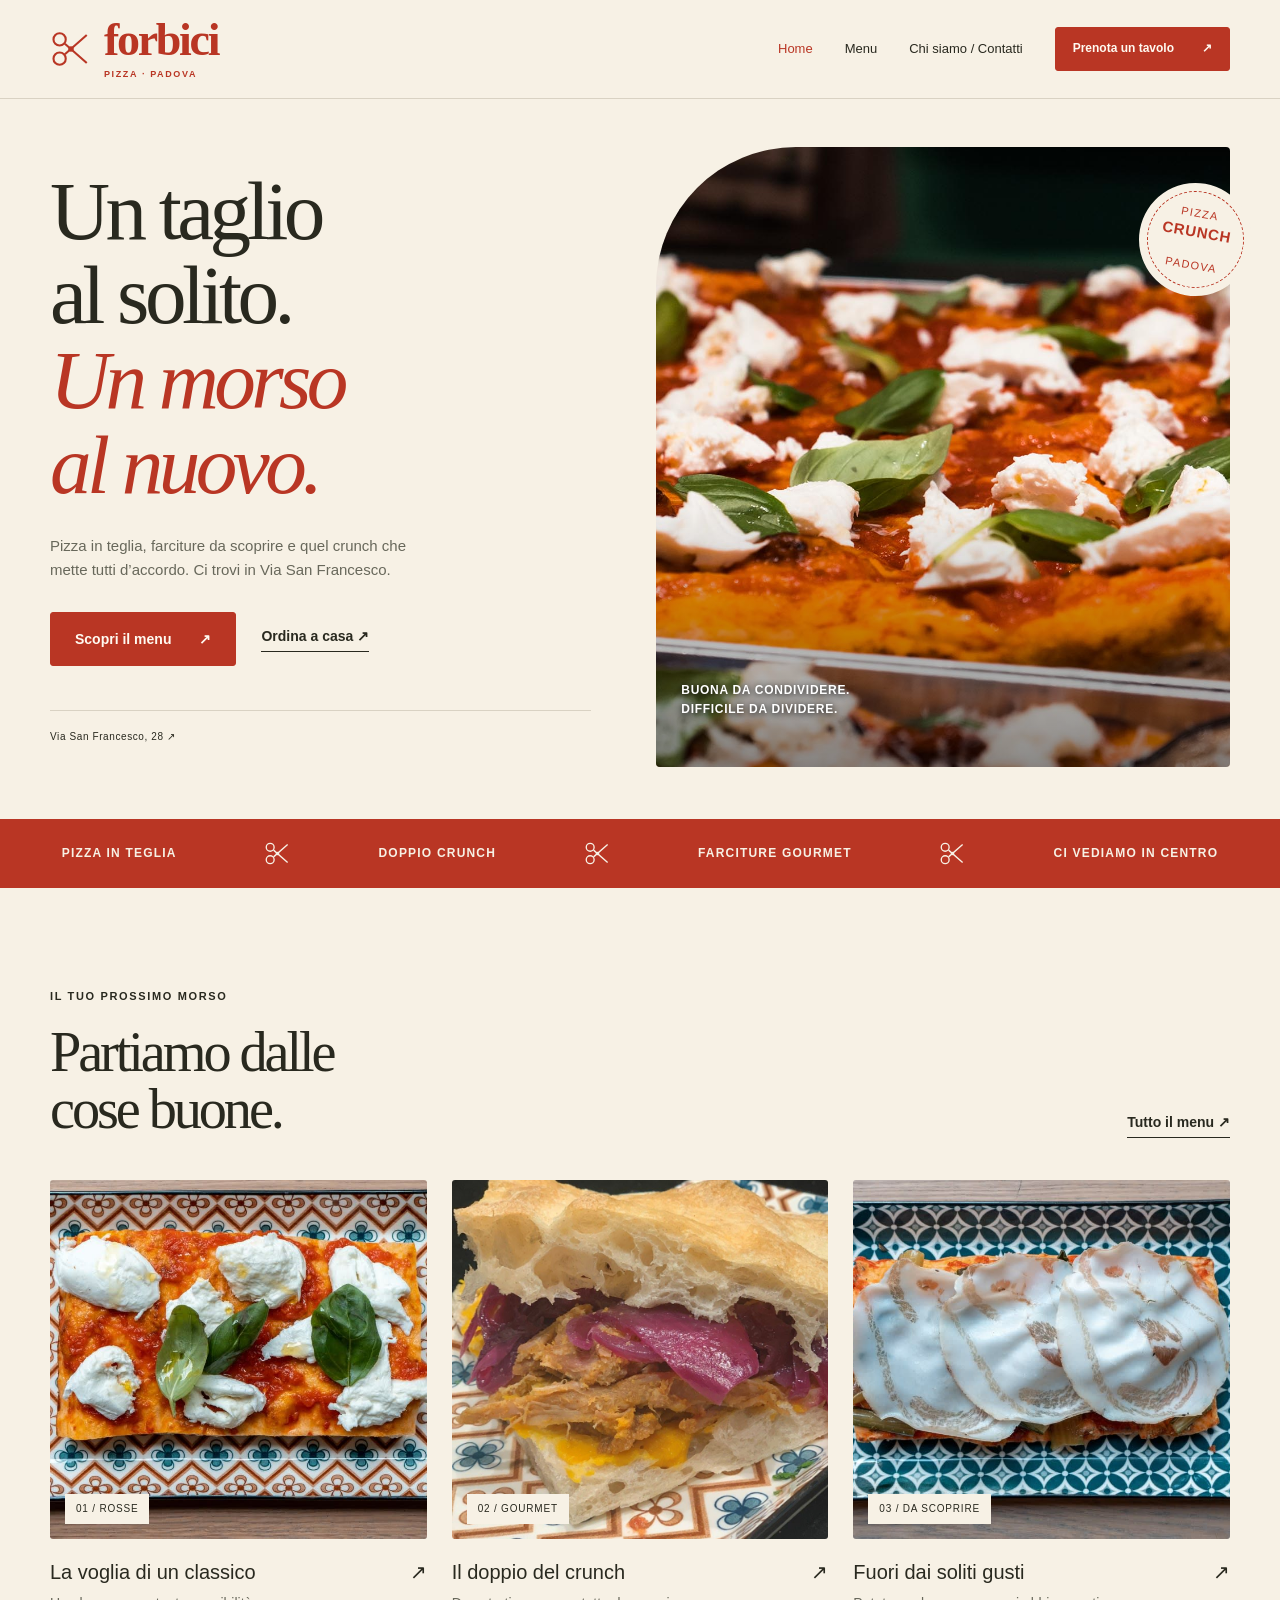
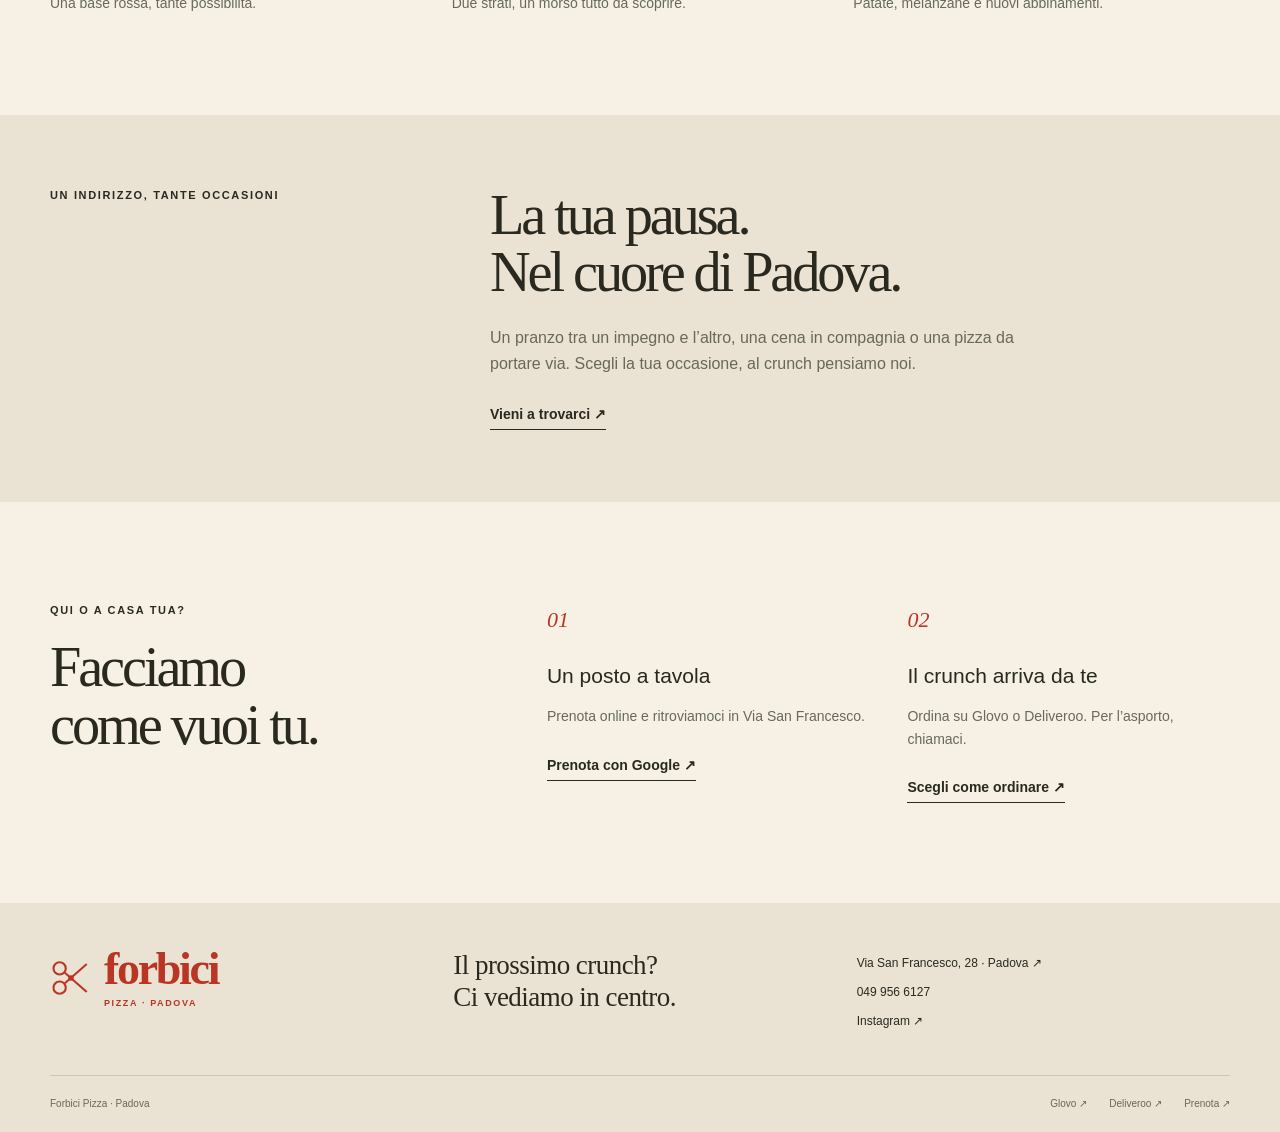
==== index.html @ b3fb136f "Forbici Pizza website Introduce a static multi-page restaurant website for Forbici Pizza with respon" ====
<!doctype html>
<html lang="it">
  <head>
    <meta charset="UTF-8" />
    <meta name="viewport" content="width=device-width,initial-scale=1" />
    <meta name="theme-color" content="#b93624" />
    <title>Pizza in teglia, un morso al nuovo | Forbici Pizza Padova</title>
    <meta
      name="description"
      content="Scopri Forbici Pizza in Via San Francesco 28 a Padova. Menu, ordini su Glovo e Deliveroo e prenotazione tavoli." />
    <link rel="icon" href="assets/favicon.svg" type="image/svg+xml" />
    <link rel="stylesheet" href="styles.css" />
    <script src="script.js" defer></script>
  </head>
  <body>
    <a class="skip" href="#main">Vai al contenuto</a>
    <header class="site-header">
      <div class="container header-inner">
        <a class="brand" href="index.html" aria-label="Forbici Pizza, homepage">
          <svg viewBox="0 0 48 48" fill="none" aria-hidden="true">
            <circle cx="11" cy="13" r="7" />
            <circle cx="11" cy="35" r="7" />
            <path d="m17 18 25 22M17 30 42 8" />
            <circle cx="24" cy="24" r="2" />
          </svg>
          <span>
            forbici
            <small>PIZZA · PADOVA</small>
          </span>
        </a>
        <button
          class="nav-toggle"
          aria-expanded="false"
          aria-controls="navigation"
          aria-label="Apri menu">
          <span></span>
          <span></span>
        </button>
        <nav id="navigation" aria-label="Navigazione principale">
          <a href="index.html" aria-current="page">Home</a>
          <a href="menu.html">Menu</a>
          <a href="contatti.html">Chi siamo / Contatti</a>
          <a
            class="button small"
            href="https://www.google.com/maps/reserve/v/dine/c/_NIUWXSTlwU?source=pa"
            target="_blank"
            rel="noopener noreferrer">
            Prenota un tavolo
            <span aria-hidden="true">↗</span>
          </a>
        </nav>
      </div>
    </header>
    <main id="main">
      <section class="hero">
        <div class="container hero-grid">
          <div class="hero-copy">
            <h1>
              Un taglio
              <br />
              al solito.
              <br />
              <em>
                Un morso
                <br />
                al nuovo.
              </em>
            </h1>
            <p>
              Pizza in teglia, farciture da scoprire e quel crunch che mette
              tutti d’accordo. Ci trovi in Via San Francesco.
            </p>
            <div class="actions">
              <a class="button" href="menu.html">
                Scopri il menu
                <span>↗</span>
              </a>
              <a class="text-link" href="contatti.html#ordina" data-open-order>
                Ordina a casa ↗
              </a>
            </div>
            <div class="hero-address">
              <a
                href="https://www.google.com/maps/search/?api=1&query=Forbici+Pizza+Via+San+Francesco+28+Padova"
                target="_blank"
                rel="noopener noreferrer">
                Via San Francesco, 28 ↗
              </a>
            </div>
          </div>
          <figure class="hero-photo">
            <img
              src="assets/hero.jpg"
              alt="Pizza in teglia di Forbici Pizza con pomodoro, formaggio e basilico"
              width="1920"
              height="1080"
              fetchpriority="high" />
            <div class="photo-label">
              BUONA DA CONDIVIDERE.
              <br />
              DIFFICILE DA DIVIDERE.
            </div>
            <div class="round-stamp">
              PIZZA
              <br />
              <b>CRUNCH</b>
              <br />
              PADOVA
            </div>
          </figure>
        </div>
      </section>
      <div
        class="ribbon"
        aria-label="Pizza in teglia, doppio crunch, farciture gourmet">
        <span>PIZZA IN TEGLIA</span>
        <svg viewBox="0 0 48 48" fill="none" aria-hidden="true">
          <circle cx="11" cy="13" r="7" />
          <circle cx="11" cy="35" r="7" />
          <path d="m17 18 25 22M17 30 42 8" />
          <circle cx="24" cy="24" r="2" />
        </svg>
        <span>DOPPIO CRUNCH</span>
        <svg viewBox="0 0 48 48" fill="none" aria-hidden="true">
          <circle cx="11" cy="13" r="7" />
          <circle cx="11" cy="35" r="7" />
          <path d="m17 18 25 22M17 30 42 8" />
          <circle cx="24" cy="24" r="2" />
        </svg>
        <span>FARCITURE GOURMET</span>
        <svg viewBox="0 0 48 48" fill="none" aria-hidden="true">
          <circle cx="11" cy="13" r="7" />
          <circle cx="11" cy="35" r="7" />
          <path d="m17 18 25 22M17 30 42 8" />
          <circle cx="24" cy="24" r="2" />
        </svg>
        <span>CI VEDIAMO IN CENTRO</span>
      </div>
      <section class="section container">
        <div class="section-heading">
          <div>
            <span class="eyebrow">IL TUO PROSSIMO MORSO</span>
            <h2>
              Partiamo dalle
              <br />
              cose buone.
            </h2>
          </div>
          <a class="text-link" href="menu.html">Tutto il menu ↗</a>
        </div>
        <div class="food-grid">
          <a class="food-card" href="menu.html#rosse">
            <div class="food-photo">
              <img
                src="assets/bufala.jpg"
                alt="Pizza rossa con mozzarella e basilico dal menu Forbici"
                loading="lazy"
                width="800"
                height="800" />
              <span>01 / ROSSE</span>
            </div>
            <h3>
              La voglia di un classico
              <span>↗</span>
            </h3>
            <p>Una base rossa, tante possibilità.</p>
          </a>
          <a class="food-card" href="menu.html#gourmet">
            <div class="food-photo">
              <img
                src="assets/pulled-pork.jpg"
                alt="Doppio Crunch farcito con pulled pork di Forbici Pizza"
                loading="lazy"
                width="800"
                height="800" />
              <span>02 / GOURMET</span>
            </div>
            <h3>
              Il doppio del crunch
              <span>↗</span>
            </h3>
            <p>Due strati, un morso tutto da scoprire.</p>
          </a>
          <a class="food-card" href="menu.html#speciali">
            <div class="food-photo">
              <img
                src="assets/cicoria.jpg"
                alt="Pizza in teglia con cicoria e pancetta di Forbici Pizza"
                loading="lazy"
                width="800"
                height="800" />
              <span>03 / DA SCOPRIRE</span>
            </div>
            <h3>
              Fuori dai soliti gusti
              <span>↗</span>
            </h3>
            <p>Patate, melanzane e nuovi abbinamenti.</p>
          </a>
        </div>
      </section>
      <section class="story-strip">
        <div class="container story-grid">
          <span class="eyebrow">UN INDIRIZZO, TANTE OCCASIONI</span>
          <div>
            <h2>
              La tua pausa.
              <br />
              Nel cuore di Padova.
            </h2>
            <p>
              Un pranzo tra un impegno e l’altro, una cena in compagnia o una
              pizza da portare via. Scegli la tua occasione, al crunch pensiamo
              noi.
            </p>
            <a class="text-link" href="contatti.html">Vieni a trovarci ↗</a>
          </div>
        </div>
      </section>
      <section class="section container visit-grid">
        <div>
          <span class="eyebrow">QUI O A CASA TUA?</span>
          <h2>
            Facciamo
            <br />
            come vuoi tu.
          </h2>
        </div>
        <div class="visit-options">
          <div>
            <span class="number">01</span>
            <h3>Un posto a tavola</h3>
            <p>Prenota online e ritroviamoci in Via San Francesco.</p>
            <a
              class="text-link"
              href="https://www.google.com/maps/reserve/v/dine/c/_NIUWXSTlwU?source=pa"
              target="_blank"
              rel="noopener noreferrer">
              Prenota con Google ↗
            </a>
          </div>
          <div>
            <span class="number">02</span>
            <h3>Il crunch arriva da te</h3>
            <p>Ordina su Glovo o Deliveroo. Per l’asporto, chiamaci.</p>
            <a class="text-link" href="contatti.html#ordina" data-open-order>
              Scegli come ordinare ↗
            </a>
          </div>
        </div>
      </section>
    </main>
    <footer>
      <div class="container footer-top">
        <a class="brand" href="index.html">
          <svg viewBox="0 0 48 48" fill="none" aria-hidden="true">
            <circle cx="11" cy="13" r="7" />
            <circle cx="11" cy="35" r="7" />
            <path d="m17 18 25 22M17 30 42 8" />
            <circle cx="24" cy="24" r="2" />
          </svg>
          <span>
            forbici
            <small>PIZZA · PADOVA</small>
          </span>
        </a>
        <p>
          Il prossimo crunch?
          <br />
          Ci vediamo in centro.
        </p>
        <div>
          <a
            href="https://www.google.com/maps/search/?api=1&query=Forbici+Pizza+Via+San+Francesco+28+Padova"
            target="_blank"
            rel="noopener noreferrer">
            Via San Francesco, 28 · Padova ↗
          </a>
          <a href="tel:+390499566127">049 956 6127</a>
          <a
            href="https://www.instagram.com/forbicipizza/"
            target="_blank"
            rel="noopener noreferrer">
            Instagram ↗
          </a>
        </div>
      </div>
      <div class="container footer-bottom">
        <span>Forbici Pizza · Padova</span>
        <div>
          <a
            href="https://glovoapp.com/en/it/padova/stores/forbici-pizza-crunch-pad"
            target="_blank"
            rel="noopener noreferrer">
            Glovo ↗
          </a>
          <a
            href="https://deliveroo.it/it/menu/padova/centro/forbici-pizza-crunch-padova"
            target="_blank"
            rel="noopener noreferrer">
            Deliveroo ↗
          </a>
          <a
            href="https://www.google.com/maps/reserve/v/dine/c/_NIUWXSTlwU?source=pa"
            target="_blank"
            rel="noopener noreferrer">
            Prenota ↗
          </a>
        </div>
      </div>
    </footer>
    <div class="mobile-actions">
      <a
        href="https://www.google.com/maps/reserve/v/dine/c/_NIUWXSTlwU?source=pa"
        target="_blank"
        rel="noopener noreferrer">
        Prenota un tavolo ↗
      </a>
      <a href="contatti.html#ordina" data-open-order>Ordina ora ↗</a>
    </div>
    <dialog id="order-dialog" aria-labelledby="order-title">
      <div class="dialog-top">
        <span class="eyebrow">A CASA TUA O DA ASPORTO</span>
        <button class="close-dialog" aria-label="Chiudi finestra">×</button>
      </div>
      <h2 id="order-title">
        Un crunch,
        <br />
        dove vuoi.
      </h2>
      <p>Scegli come ordinare.</p>
      <a
        class="delivery-link"
        href="https://glovoapp.com/en/it/padova/stores/forbici-pizza-crunch-pad"
        target="_blank"
        rel="noopener noreferrer">
        <span>
          Glovo
          <small>Consegna a domicilio</small>
        </span>
        <span aria-hidden="true">↗</span>
      </a>
      <a
        class="delivery-link"
        href="https://deliveroo.it/it/menu/padova/centro/forbici-pizza-crunch-padova"
        target="_blank"
        rel="noopener noreferrer">
        <span>
          Deliveroo
          <small>Consegna a domicilio</small>
        </span>
        <span aria-hidden="true">↗</span>
      </a>
      <a class="delivery-link" href="tel:+390499566127">
        <span>
          049 956 6127
          <small>Chiama per ordinare e concordare il ritiro</small>
        </span>
        <span aria-hidden="true">↗</span>
      </a>
      <p class="fineprint">
        Disponibilità, prezzi e zone di consegna sono indicati sulla piattaforma
        scelta.
      </p>
    </dialog>
  </body>
</html>
---- styles.css ----
/* Forbici Pizza — shared styles. No build step or external dependencies. */
:root {
  --cream: #f7f1e5;
  --red: #b93624;
  --ink: #29291f;
  --muted: #68685b;
  --line: #d9d2c3;
  --white: #fffaf1;
  --green: #394b38;
}
* {
  box-sizing: border-box;
}
html {
  scroll-behavior: smooth;
  scroll-padding-top: 110px;
}
body {
  margin: 0;
  background: var(--cream);
  color: var(--ink);
  font-family: Arial, Helvetica, sans-serif;
  font-size: 16px;
  line-height: 1.6;
}
a {
  color: inherit;
  text-decoration: none;
}
button {
  font: inherit;
  cursor: pointer;
}
img {
  display: block;
  max-width: 100%;
  object-fit: cover;
}
svg {
  stroke: currentColor;
  stroke-width: 2.4;
}
h1,
h2,
h3,
p,
figure {
  margin: 0;
}
h1,
h2 {
  font-family: Georgia, "Times New Roman", serif;
  font-weight: 400;
  letter-spacing: -0.055em;
  line-height: 1.02;
}
h1 {
  font-size: clamp(60px, 6.5vw, 100px);
}
h2 {
  font-size: clamp(40px, 4.4vw, 66px);
}
h3 {
  font-size: 21px;
  line-height: 1.3;
  font-weight: 500;
}
h1 em {
  color: var(--red);
  font-weight: 400;
}
p {
  color: var(--muted);
}
.container {
  width: min(1280px, calc(100% - 100px));
  margin-inline: auto;
}
.eyebrow {
  font-size: 11px;
  letter-spacing: 0.15em;
  font-weight: 700;
  line-height: 1.6;
  display: block;
}
.button {
  background: var(--red);
  color: var(--white);
  display: inline-flex;
  align-items: center;
  justify-content: space-between;
  gap: 28px;
  border: 1px solid var(--red);
  padding: 15px 24px;
  border-radius: 3px;
  font-size: 14px;
  font-weight: 600;
  transition:
    background 0.2s,
    transform 0.2s;
}
.button:hover {
  background: #93291b;
  transform: translateY(-2px);
}
.button.small {
  padding: 11px 17px;
  font-size: 12px;
}
.button.light {
  background: var(--cream);
  color: var(--red);
  border-color: var(--cream);
}
.button.light:hover {
  background: #eee4d1;
}
.text-link {
  display: inline-block;
  font-size: 14px;
  font-weight: 600;
  border-bottom: 1px solid currentColor;
  padding-bottom: 4px;
  line-height: 1.5;
}
.text-link:hover {
  color: var(--red);
}
.actions {
  display: flex;
  align-items: center;
  gap: 25px;
}
.site-header {
  position: sticky;
  top: 0;
  z-index: 20;
  background: var(--cream);
  border-bottom: 1px solid var(--line);
}
.header-inner {
  height: 98px;
  display: flex;
  align-items: center;
  justify-content: space-between;
}
.brand {
  display: flex;
  align-items: center;
  gap: 12px;
  color: var(--red);
  line-height: 0.85;
}
.brand svg {
  width: 42px;
  height: 42px;
}
.brand > span {
  font-family: Georgia, serif;
  font-size: 46px;
  font-weight: bold;
  letter-spacing: -0.05em;
}
.brand small {
  display: block;
  font-family: Arial, sans-serif;
  font-size: 9px;
  font-weight: 700;
  letter-spacing: 0.18em;
  margin-top: 12px;
}
nav {
  display: flex;
  align-items: center;
  gap: 32px;
  font-size: 13px;
}
nav > a[aria-current] {
  color: var(--red);
}
nav > a:not(.button):hover {
  color: var(--red);
}
.nav-toggle {
  display: none;
}
.hero {
  padding: 48px 0 52px;
}
.hero-grid {
  display: grid;
  grid-template-columns: 1fr 1.06fr;
  gap: 65px;
  align-items: center;
}
.hero-copy > .eyebrow {
  margin-bottom: 28px;
}
.dot {
  display: inline-block;
  width: 7px;
  height: 7px;
  background: var(--red);
  border-radius: 50%;
  margin-right: 8px;
}
.hero-copy p {
  max-width: 365px;
  margin: 26px 0 30px;
  font-size: 15px;
}
.hero-address {
  display: flex;
  justify-content: space-between;
  gap: 16px;
  font-size: 10px;
  letter-spacing: 0.06em;
  margin-top: 44px;
  border-top: 1px solid var(--line);
  padding-top: 18px;
}
.hero-address span {
  color: var(--muted);
}
.hero-photo {
  position: relative;
  height: 620px;
}
.hero-photo > img {
  width: 100%;
  height: 100%;
  border-radius: 140px 4px 4px 4px;
  object-position: 65% center;
}
.photo-label {
  position: absolute;
  left: 25px;
  bottom: 48px;
  color: white;
  font-size: 12px;
  font-weight: 700;
  letter-spacing: 0.06em;
  text-shadow: 0 1px 6px black;
}
.hero-photo:after {
  content: "";
  position: absolute;
  inset: 55% 0 0;
  border-radius: 0 0 4px 4px;
  background: linear-gradient(transparent, rgba(0, 0, 0, 0.45));
  pointer-events: none;
}
.photo-label {
  z-index: 1;
}
.round-stamp {
  position: absolute;
  right: -22px;
  top: 36px;
  background: var(--cream);
  color: var(--red);
  width: 113px;
  height: 113px;
  border-radius: 50%;
  display: flex;
  flex-direction: column;
  align-items: center;
  justify-content: center;
  line-height: 1.4;
  font-size: 11px;
  letter-spacing: 0.12em;
  transform: rotate(10deg);
  outline: 1px dashed var(--red);
  outline-offset: -9px;
}
.round-stamp b {
  font-size: 15px;
  letter-spacing: 0.05em;
}
.hero-photo figcaption {
  position: absolute;
  bottom: 9px;
  right: 18px;
  color: #fff;
  z-index: 1;
  font-size: 10px;
}
.ribbon {
  display: flex;
  align-items: center;
  justify-content: space-around;
  gap: 24px;
  background: var(--red);
  color: var(--cream);
  padding: 21px 30px;
  font-size: 12px;
  letter-spacing: 0.1em;
  font-weight: 600;
}
.ribbon svg {
  width: 27px;
  height: 27px;
  flex-shrink: 0;
}
.section {
  padding-block: 100px;
}
.section-heading {
  display: flex;
  align-items: end;
  justify-content: space-between;
  margin-bottom: 42px;
  gap: 20px;
}
.section-heading .eyebrow,
h2 + .text-link {
  margin-bottom: 18px;
}
.food-grid {
  display: grid;
  grid-template-columns: repeat(3, 1fr);
  gap: 25px;
}
.food-photo {
  aspect-ratio: 1.05;
  position: relative;
  overflow: hidden;
  border-radius: 3px;
  background: #eae0ce;
}
.food-photo img {
  height: 100%;
  width: 100%;
  transition: transform 0.4s;
}
.food-card:hover img {
  transform: scale(1.035);
}
.food-photo > span {
  position: absolute;
  left: 15px;
  bottom: 15px;
  background: var(--cream);
  font-size: 10px;
  letter-spacing: 0.08em;
  padding: 7px 11px;
}
.food-card h3 {
  display: flex;
  justify-content: space-between;
  margin: 20px 0 7px;
  font-size: 20px;
}
.food-card p {
  font-size: 14px;
}
.story-strip {
  background: #eae2d2;
  padding-block: 72px;
}
.story-grid {
  display: grid;
  grid-template-columns: 1fr 2fr;
  gap: 70px;
}
.story-grid p {
  max-width: 550px;
  margin: 24px 0;
}
.visit-grid {
  display: grid;
  grid-template-columns: 1fr 1.6fr;
  gap: 70px;
}
.visit-grid h2 {
  margin-top: 20px;
}
.visit-options {
  display: grid;
  grid-template-columns: 1fr 1fr;
  gap: 38px;
}
.number {
  font-family: Georgia, serif;
  font-style: italic;
  font-size: 22px;
  color: var(--red);
}
.visit-options h3 {
  margin-top: 25px;
}
.visit-options p {
  margin: 16px 0 24px;
  font-size: 14px;
}
.page-intro {
  padding-block: 62px 46px;
}
.intro-grid {
  display: grid;
  grid-template-columns: 2fr 1fr;
  gap: 60px;
  align-items: end;
  margin-top: 22px;
}
.intro-grid h1 {
  font-size: clamp(55px, 6vw, 88px);
}
.intro-grid p {
  font-size: 15px;
  max-width: 290px;
  margin-bottom: 10px;
}
.menu-banner {
  height: 310px;
  position: relative;
}
.menu-banner img {
  height: 100%;
  width: 100%;
  border-radius: 3px;
  object-position: center 63%;
  filter: brightness(0.76);
}
.menu-banner > span {
  position: absolute;
  left: 35px;
  bottom: 30px;
  color: white;
  font-size: 24px;
  line-height: 1.2;
  letter-spacing: 0.03em;
  font-weight: bold;
}
.menu-content {
  padding-block: 35px 70px;
}
.menu-notice {
  max-width: 850px;
  font-size: 12px;
}
.filters {
  display: flex;
  gap: 10px;
  flex-wrap: wrap;
  margin: 35px 0 20px;
}
.filter {
  border: 1px solid var(--line);
  background: transparent;
  color: var(--ink);
  border-radius: 30px;
  padding: 9px 21px;
  font-size: 13px;
}
.filter:hover,
.filter.active {
  color: var(--white);
  background: var(--red);
  border-color: var(--red);
}
.menu-category {
  padding: 40px 0;
  display: grid;
  grid-template-columns: 1fr 1.65fr;
  gap: 75px;
  border-bottom: 1px solid var(--line);
  scroll-margin-top: 110px;
}
.category-heading h2 {
  font-size: 39px;
  letter-spacing: -0.04em;
  margin: 15px 0;
}
.category-heading p {
  font-size: 14px;
}
.menu-item {
  padding: 20px 0;
  display: flex;
  align-items: start;
  justify-content: space-between;
  gap: 22px;
  border-bottom: 1px solid var(--line);
}
.menu-item:first-child {
  padding-top: 8px;
}
.menu-item:last-child {
  border: 0;
}
.menu-item h3 {
  font-size: 18px;
}
.menu-item p {
  font-size: 13px;
  margin-top: 7px;
}
.price {
  white-space: nowrap;
  color: var(--red);
  font-size: 16px;
}
.allergen-note {
  font-size: 12px;
  margin-top: 25px;
  max-width: 740px;
}
.allergen-note .text-link {
  margin-top: 8px;
  font-size: 12px;
}
.allergen-page-intro {
  padding-bottom: 75px;
}
.allergen-intro-copy {
  max-width: 620px;
  font-size: 18px;
}
.allergen-intro-copy p + p {
  margin-top: 18px;
}
.allergen-content {
  padding-bottom: 110px;
}
.allergen-list {
  display: grid;
  grid-template-columns: repeat(2, minmax(0, 1fr));
  gap: 1px;
  background: var(--line);
  border: 1px solid var(--line);
}
.allergen-card {
  min-height: 180px;
  padding: 30px;
  background: var(--cream);
}
.allergen-card .number {
  display: block;
  margin-bottom: 16px;
}
.allergen-card h3 {
  margin-bottom: 10px;
}
.allergen-card p {
  font-size: 14px;
}
.allergen-legal {
  max-width: 850px;
  margin-top: 55px;
  padding-top: 25px;
  border-top: 1px solid var(--line);
}
.allergen-legal h2 {
  font-size: clamp(32px, 3.4vw, 48px);
  margin-bottom: 20px;
}
.allergen-legal p {
  font-size: 14px;
}
.allergen-legal p + p {
  margin-top: 14px;
}
.allergen-legal a {
  color: var(--red);
  text-decoration: underline;
  text-underline-offset: 3px;
}
.cta-band {
  background: var(--red);
  color: var(--cream);
  padding: 65px 0;
}
.cta-band > .container {
  display: flex;
  align-items: center;
  justify-content: space-between;
  gap: 25px;
}
.cta-band h2 {
  margin-top: 18px;
}
.about-grid {
  display: grid;
  grid-template-columns: 1.2fr 1fr;
  gap: 85px;
  align-items: center;
  padding-top: 10px;
}
.about-photo {
  height: 450px;
}
.about-photo img {
  height: 100%;
  width: 100%;
  object-position: 70% center;
  border-radius: 3px 100px 3px 3px;
}
.about-copy h2 {
  margin: 22px 0;
}
.about-copy p {
  font-size: 15px;
  margin-bottom: 18px;
}
.contact-grid {
  display: grid;
  grid-template-columns: 1.15fr 1fr;
  gap: 90px;
}
.contact-grid h2 {
  margin: 20px 0 30px;
}
.contact-grid .fineprint {
  max-width: 370px;
  margin: 15px 0;
}
.contact-details > div {
  border-top: 1px solid var(--line);
  padding: 24px 0;
}
.contact-details h3 {
  margin: 15px 0 7px;
}
.contact-details p {
  font-size: 14px;
  margin: 12px 0;
}
.contact-phone {
  display: block;
  font-size: 24px;
  margin-top: 12px;
}
.map-placeholder {
  padding: 55px;
  text-align: center;
  background: var(--green);
  color: var(--cream);
  border-radius: 3px;
}
.map-placeholder h2 {
  margin: 20px 0;
}
.map-placeholder p {
  color: #dedfce;
  font-size: 13px;
  margin-bottom: 25px;
}
.map-placeholder > .text-link {
  margin-left: 20px;
  color: var(--cream);
}
.map-section iframe {
  width: 100%;
  height: 430px;
  border: 0;
  display: block;
  border-radius: 3px;
}
.order-section {
  display: grid;
  grid-template-columns: 1fr 1fr;
  align-items: center;
  gap: 100px;
}
.order-section h2 {
  margin: 20px 0;
}
.order-section p {
  font-size: 14px;
}
.delivery-link {
  padding: 24px 0;
  border-bottom: 1px solid var(--line);
  display: flex;
  align-items: center;
  justify-content: space-between;
  gap: 20px;
  font-size: 25px;
}
.delivery-link:hover {
  color: var(--red);
}
.delivery-link small {
  display: block;
  font-size: 12px;
  color: var(--muted);
  margin-top: 5px;
}
.delivery-link > span:last-child {
  color: var(--red);
}
footer {
  background: #eae2d2;
  padding: 46px 0 20px;
}
.footer-top {
  display: grid;
  grid-template-columns: 1fr 1fr 1fr;
  gap: 30px;
  align-items: start;
  padding-bottom: 40px;
}
.footer-top > p {
  font-family: Georgia, serif;
  font-size: 27px;
  letter-spacing: -0.02em;
  color: var(--ink);
  line-height: 1.2;
}
.footer-top > div > a {
  display: block;
  font-size: 12px;
  line-height: 2.4;
}
.footer-bottom {
  display: flex;
  justify-content: space-between;
  border-top: 1px solid #cfc6b5;
  padding-top: 20px;
  font-size: 10px;
  color: var(--muted);
}
.footer-bottom > div {
  display: flex;
  gap: 22px;
}
.fineprint {
  font-size: 12px;
  line-height: 1.5;
}
.mobile-actions {
  display: none;
}
dialog {
  width: min(500px, calc(100% - 32px));
  background: var(--cream);
  color: var(--ink);
  padding: 32px;
  border: 0;
  border-radius: 5px;
  max-height: calc(100dvh - 40px);
  overflow: auto;
}
dialog::backdrop {
  background: rgba(25, 25, 20, 0.65);
}
dialog h2 {
  font-size: 48px;
  margin: 20px 0 15px;
}
dialog > p {
  font-size: 14px;
}
dialog .fineprint {
  margin-top: 20px;
  font-size: 11px;
}
.dialog-top {
  display: flex;
  align-items: center;
  justify-content: space-between;
}
.close-dialog {
  border: 0;
  background: transparent;
  font-size: 28px;
  padding: 0 8px;
  color: var(--ink);
}
body.dialog-open {
  overflow: hidden;
}
.skip {
  position: fixed;
  top: -100px;
  left: 16px;
  z-index: 99;
  background: var(--ink);
  color: white;
  padding: 10px;
}
.skip:focus {
  top: 10px;
}
:focus-visible {
  outline: 3px solid #536844;
  outline-offset: 5px;
}
.sr-only {
  position: absolute;
  width: 1px;
  height: 1px;
  padding: 0;
  margin: -1px;
  overflow: hidden;
  clip: rect(0, 0, 0, 0);
  white-space: nowrap;
  border: 0;
}
[hidden] {
  display: none !important;
}
@media (min-width: 1450px) {
  .hero-photo {
    height: 680px;
  }
}
@media (max-width: 1100px) {
  .container {
    width: calc(100% - 64px);
  }
  .hero-grid {
    gap: 35px;
  }
  .hero-photo {
    height: 580px;
  }
  .hero-copy h1 {
    font-size: 72px;
  }
  nav {
    gap: 19px;
  }
  .food-card h3 {
    font-size: 17px;
  }
  .hero-address {
    font-size: 9px;
  }
  .contact-grid,
  .about-grid {
    gap: 50px;
  }
  .ribbon {
    font-size: 10px;
    gap: 14px;
  }
}
@media (max-width: 780px) {
  .container {
    width: calc(100% - 40px);
  }
  .header-inner {
    height: 78px;
  }
  .brand > span {
    font-size: 38px;
  }
  .brand svg {
    width: 34px;
    height: 34px;
  }
  .brand small {
    font-size: 8px;
    margin-top: 9px;
  }
  .nav-toggle {
    display: flex;
    flex-direction: column;
    gap: 6px;
    background: transparent;
    border: 1px solid var(--line);
    padding: 14px;
    border-radius: 3px;
  }
  .nav-toggle span {
    width: 21px;
    height: 2px;
    background: var(--ink);
  }
  nav {
    display: none;
    position: absolute;
    top: 78px;
    left: 0;
    right: 0;
    background: var(--cream);
    border-bottom: 1px solid var(--line);
    padding: 25px 20px;
    align-items: stretch;
    gap: 20px;
  }
  nav.open {
    display: flex;
    flex-direction: column;
  }
  nav > a {
    font-size: 16px;
  }
  nav .button {
    justify-content: center;
  }
  .hero {
    padding: 32px 0;
  }
  .hero-grid {
    grid-template-columns: 1fr;
    gap: 32px;
  }
  .hero-copy h1 {
    font-size: clamp(62px, 12vw, 86px);
  }
  .hero-copy h1 br:nth-of-type(3) {
    display: none;
  }
  .hero-copy p {
    margin: 22px 0;
    max-width: 450px;
  }
  .hero-copy > .eyebrow {
    margin-bottom: 24px;
    font-size: 10px;
  }
  .hero-address {
    margin-top: 28px;
    font-size: 9px;
  }
  .hero-photo {
    height: 420px;
    margin-right: 9px;
  }
  .hero-photo > img {
    border-top-left-radius: 95px;
  }
  .round-stamp {
    width: 98px;
    height: 98px;
    right: -9px;
    top: 22px;
    font-size: 9px;
  }
  .round-stamp b {
    font-size: 13px;
  }
  .ribbon {
    padding: 17px 20px;
    gap: 20px;
    justify-content: center;
    flex-wrap: wrap;
    font-size: 9px;
  }
  .ribbon span:last-child,
  .ribbon svg:last-of-type {
    display: none;
  }
  .ribbon svg {
    width: 21px;
    height: 21px;
  }
  .section {
    padding-block: 62px;
  }
  .section-heading {
    align-items: start;
    margin-bottom: 30px;
  }
  .section-heading .text-link {
    font-size: 12px;
    margin-top: 20px;
    white-space: nowrap;
  }
  .food-grid {
    grid-template-columns: 1fr;
    gap: 35px;
  }
  .food-photo {
    aspect-ratio: 1.4;
  }
  .food-card h3 {
    font-size: 21px;
    margin-top: 15px;
  }
  .story-strip {
    padding-block: 48px;
  }
  .story-grid,
  .visit-grid {
    grid-template-columns: 1fr;
    gap: 30px;
  }
  .story-grid p {
    font-size: 15px;
  }
  .visit-options {
    gap: 24px;
  }
  .visit-options h3 {
    font-size: 19px;
  }
  .visit-options .text-link {
    font-size: 12px;
  }
  .intro-grid {
    grid-template-columns: 1fr;
    gap: 24px;
  }
  .intro-grid h1 {
    font-size: clamp(48px, 9vw, 72px);
  }
  .intro-grid p {
    max-width: 450px;
  }
  .page-intro {
    padding-block: 38px 30px;
  }
  .menu-banner {
    height: 220px;
  }
  .menu-banner > span {
    font-size: 20px;
    left: 20px;
    bottom: 20px;
  }
  .menu-content {
    padding-top: 25px;
  }
  .filters {
    gap: 8px;
    margin-top: 25px;
  }
  .filter {
    padding: 8px 16px;
    font-size: 12px;
  }
  .menu-category {
    grid-template-columns: 1fr;
    gap: 22px;
    padding-block: 30px;
  }
  .category-heading h2 {
    font-size: 36px;
    margin: 8px 0;
  }
  .menu-item h3 {
    font-size: 16px;
  }
  .menu-item p {
    font-size: 12px;
  }
  .price {
    font-size: 14px;
  }
  .cta-band {
    padding-block: 44px;
  }
  .cta-band > .container {
    flex-direction: column;
    align-items: start;
  }
  .about-grid {
    grid-template-columns: 1fr;
    gap: 32px;
  }
  .about-photo {
    height: 300px;
  }
  .about-copy h2 br:nth-of-type(2) {
    display: none;
  }
  .contact-grid {
    grid-template-columns: 1fr;
    gap: 36px;
  }
  .contact-grid h2 {
    font-size: 47px;
  }
  .map-placeholder {
    padding: 38px 20px;
  }
  .map-placeholder h2 {
    font-size: 38px;
  }
  .map-placeholder > .text-link {
    display: block;
    margin: 22px auto 0;
    width: max-content;
  }
  .order-section {
    grid-template-columns: 1fr;
    gap: 24px;
  }
  .footer-top {
    grid-template-columns: 1fr 1fr;
    gap: 25px;
  }
  .footer-top > p {
    display: none;
  }
  .footer-bottom {
    align-items: start;
    gap: 20px;
  }
  .footer-bottom > div {
    gap: 12px;
  }
  footer {
    padding-bottom: 98px;
  }
  .mobile-actions {
    position: fixed;
    left: 0;
    right: 0;
    bottom: 0;
    display: grid;
    grid-template-columns: 1fr 1fr;
    gap: 1px;
    z-index: 25;
    background: var(--line);
    padding-bottom: env(safe-area-inset-bottom);
    border-top: 1px solid var(--line);
  }
  .mobile-actions a {
    text-align: center;
    padding: 16px 5px;
    background: var(--cream);
    font-size: 13px;
    font-weight: 600;
  }
  .mobile-actions a:last-child {
    background: var(--red);
    color: var(--cream);
  }
  dialog {
    padding: 26px;
  }
  dialog .delivery-link {
    font-size: 23px;
    padding-block: 20px;
  }
}
@media (max-width: 360px) {
  .actions {
    gap: 14px;
  }
  .actions .text-link {
    font-size: 12px;
  }
  .button {
    padding: 13px 18px;
    gap: 18px;
  }
  .visit-options {
    grid-template-columns: 1fr;
  }
  .footer-top {
    grid-template-columns: 1fr;
  }
  .footer-bottom {
    flex-direction: column;
  }
}
@media (prefers-reduced-motion: reduce) {
  html {
    scroll-behavior: auto;
  }
  *,
  *:before,
  *:after {
    transition: none !important;
    animation: none !important;
  }
}

/* Menu slider: a pizza-editorial composition, adapted to the real Forbici categories. */
.menu-page-intro {
  padding-bottom: 38px;
}
.slider-section {
  background: #171713;
  color: #f8f0df;
  padding: 26px 0 65px;
  overflow: hidden;
}
.slider-shell {
  position: relative;
}
.slider-meta {
  display: flex;
  align-items: center;
  gap: 18px;
  border-bottom: 1px solid rgba(248, 240, 223, 0.26);
  padding: 0 0 16px;
}
.slider-meta .eyebrow {
  color: #fc543d;
}
.slider-meta p {
  margin-right: auto;
  color: #b7b4aa;
  font-size: 12px;
}
.slider-controls {
  display: flex;
  gap: 8px;
}
.slider-arrow {
  width: 45px;
  height: 45px;
  border: 1px solid rgba(248, 240, 223, 0.35);
  background: transparent;
  color: #f8f0df;
  border-radius: 50%;
  font-size: 20px;
  line-height: 1;
  transition:
    background 0.2s,
    color 0.2s,
    transform 0.2s;
}
.slider-arrow:hover {
  background: #f8f0df;
  color: #171713;
  transform: translateY(-2px);
}
.menu-slider-stage {
  position: relative;
  min-height: 610px;
  overflow: hidden;
}
.menu-slide {
  position: absolute;
  inset: 0;
  display: grid;
  grid-template-columns: 0.9fr 1.08fr;
  gap: 5%;
  align-items: center;
  opacity: 0;
  transform: translateX(8%);
  pointer-events: none;
  transition:
    opacity 0.45s ease,
    transform 0.55s cubic-bezier(0.2, 0.8, 0.2, 1);
}
.menu-slide.is-active {
  position: relative;
  opacity: 1;
  transform: translateX(0);
  pointer-events: auto;
}
.slide-copy {
  position: relative;
  z-index: 2;
  padding: 70px 0 70px 7%;
}
.slide-kicker {
  display: block;
  color: #fc543d;
  font-size: 11px;
  font-weight: 700;
  letter-spacing: 0.15em;
  margin-bottom: 24px;
}
.slide-copy h2 {
  font-size: clamp(50px, 5.8vw, 86px);
  color: #f8f0df;
}
.slide-copy h2 em {
  color: #fc543d;
}
.slide-copy p {
  color: #c2c0b8;
  max-width: 360px;
  margin: 25px 0;
  font-size: 15px;
}
.slide-notes {
  display: flex;
  flex-wrap: wrap;
  gap: 8px;
  max-width: 390px;
}
.slide-notes span {
  border: 1px solid rgba(248, 240, 223, 0.3);
  border-radius: 30px;
  padding: 6px 11px;
  font-size: 10px;
  letter-spacing: 0.07em;
  color: #e7e0d0;
}
.slider-link {
  display: inline-flex;
  gap: 18px;
  align-items: center;
  border-bottom: 1px solid #fc543d;
  padding: 15px 0 6px;
  color: #f8f0df;
  font-size: 13px;
  font-weight: 700;
  margin-top: 29px;
}
.slider-link:hover {
  color: #fc543d;
}
.slide-visual {
  height: 440px;
  position: relative;
  margin: 0;
}
.slide-visual:before {
  content: "";
  position: absolute;
  width: 94%;
  height: 94%;
  border: 1px solid rgba(248, 240, 223, 0.16);
  border-radius: 50%;
  left: 3%;
  top: 3%;
  z-index: 0;
}
.slide-visual:after {
  content: "";
  position: absolute;
  inset: 11% 5%;
  border: 1px solid rgba(248, 240, 223, 0.1);
  border-radius: 50%;
  z-index: 0;
}
.slide-visual img {
  height: 100%;
  width: 100%;
  position: relative;
  z-index: 1;
  border-radius: 50%;
  padding: 10%;
  object-fit: cover;
  filter: drop-shadow(0 24px 17px rgba(0, 0, 0, 0.45));
  transition: transform 0.7s cubic-bezier(0.2, 0.8, 0.2, 1);
}
.menu-slide.is-active .slide-visual img {
  transform: rotate(-5deg);
}
.slide-visual-wide img {
  border-radius: 46% 54% 52% 48%/52% 48% 52% 48%;
  padding: 10%;
  object-position: center;
}
.slide-visual figcaption {
  position: absolute;
  z-index: 2;
  right: 2%;
  bottom: 10%;
  font-size: 10px;
  font-weight: 700;
  letter-spacing: 0.17em;
  color: #f8f0df;
  transform: rotate(-90deg);
  transform-origin: right bottom;
}
.ingredient {
  position: absolute;
  z-index: 3;
  color: #fc543d;
  font-size: 22px;
  line-height: 1;
  animation: float 4.5s ease-in-out infinite;
}
.ingredient-one {
  left: 4%;
  top: 18%;
}
.ingredient-two {
  right: 8%;
  top: 10%;
  color: #f8f0df;
  font-size: 16px;
  animation-delay: -1.8s;
}
.ingredient-three {
  right: 2%;
  bottom: 17%;
  font-size: 18px;
  animation-delay: -3s;
}
.slide-number {
  position: absolute;
  right: 0;
  bottom: 30px;
  font-family: Georgia, serif;
  font-size: 20px;
  letter-spacing: 0.05em;
  color: #f8f0df;
}
.slide-number i {
  color: #fc543d;
  font-style: normal;
  margin: 0 5px;
}
.menu-list-heading {
  display: flex;
  align-items: end;
  justify-content: space-between;
  gap: 30px;
  margin-bottom: 26px;
}
.menu-list-heading h2 {
  margin-top: 15px;
}
.menu-list-heading > p {
  max-width: 280px;
  font-size: 14px;
}
.menu-content {
  scroll-margin-top: 104px;
}
@keyframes float {
  0%,
  100% {
    transform: translateY(0) rotate(0);
  }
  50% {
    transform: translateY(-12px) rotate(12deg);
  }
}
@media (max-width: 780px) {
  .menu-page-intro {
    padding-bottom: 25px;
  }
  .slider-section {
    padding: 18px 0 28px;
  }
  .slider-meta {
    align-items: flex-start;
    flex-wrap: wrap;
  }
  .slider-meta p {
    order: 3;
    width: 100%;
    margin: 0;
  }
  .slider-controls {
    margin-left: auto;
  }
  .slider-arrow {
    width: 41px;
    height: 41px;
  }
  .menu-slider-stage {
    min-height: 620px;
  }
  .menu-slide,
  .menu-slide.is-active {
    display: block;
    position: absolute;
    inset: 0;
  }
  .menu-slide.is-active {
    position: relative;
  }
  .slide-copy {
    padding: 37px 0 0;
    min-height: 320px;
  }
  .slide-kicker {
    margin-bottom: 16px;
    font-size: 9px;
  }
  .slide-copy h2 {
    font-size: clamp(47px, 12vw, 65px);
  }
  .slide-copy p {
    font-size: 13px;
    margin: 16px 0;
  }
  .slide-notes {
    gap: 5px;
  }
  .slide-notes span {
    padding: 5px 8px;
    font-size: 9px;
  }
  .slider-link {
    margin-top: 18px;
  }
  .slide-visual {
    height: 275px;
    max-width: 390px;
    margin: 0 auto;
  }
  .slide-number {
    right: 3px;
    bottom: 4px;
    font-size: 16px;
  }
  .slide-visual figcaption {
    right: 0;
    bottom: 8%;
  }
  .menu-list-heading {
    display: block;
  }
  .menu-list-heading > p {
    margin-top: 17px;
  }
  .menu-content {
    padding-top: 50px;
  }
  .allergen-page-intro {
    padding-bottom: 45px;
  }
  .allergen-intro-copy {
    font-size: 16px;
  }
  .allergen-content {
    padding-bottom: 75px;
  }
  .allergen-list {
    grid-template-columns: 1fr;
  }
  .allergen-card {
    min-height: 0;
    padding: 24px;
  }
}
@media (prefers-reduced-motion: reduce) {
  .menu-slide,
  .slide-visual img {
    transition: none;
  }
  .ingredient {
    animation: none;
  }
}
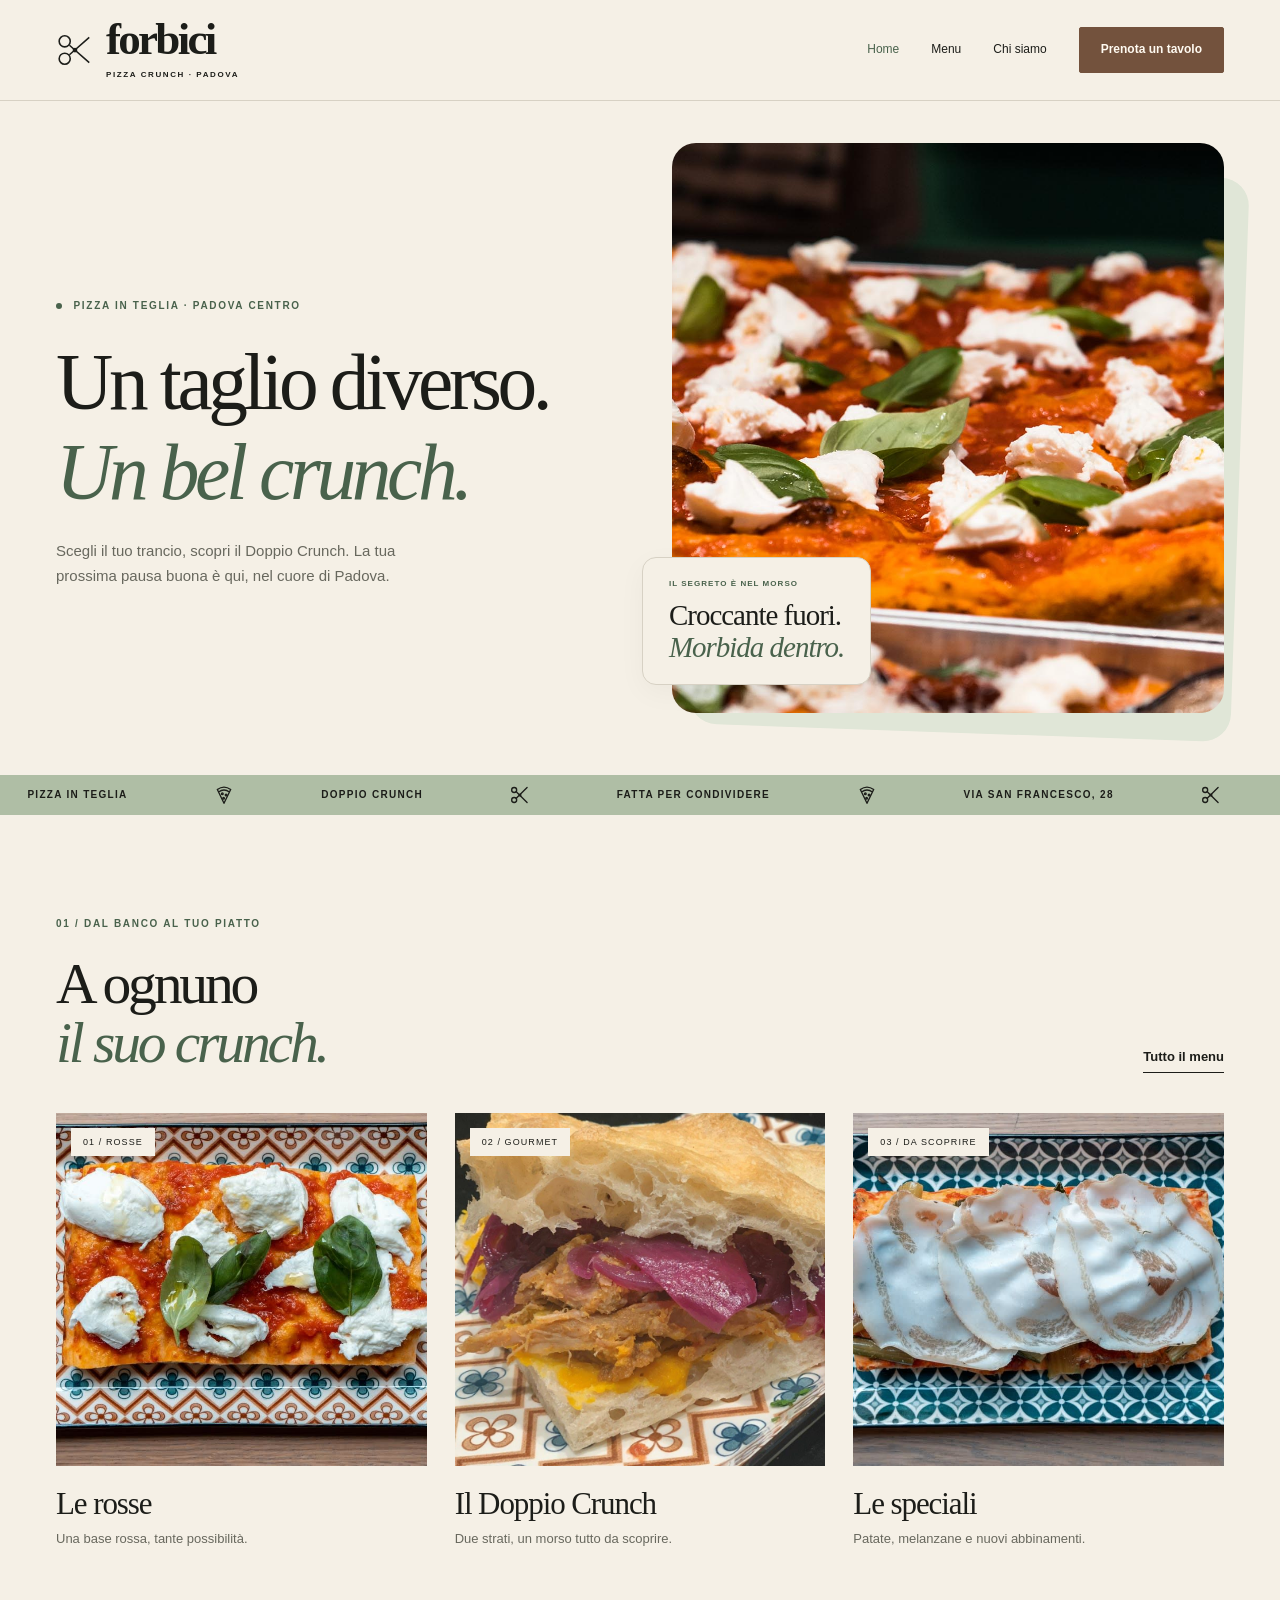
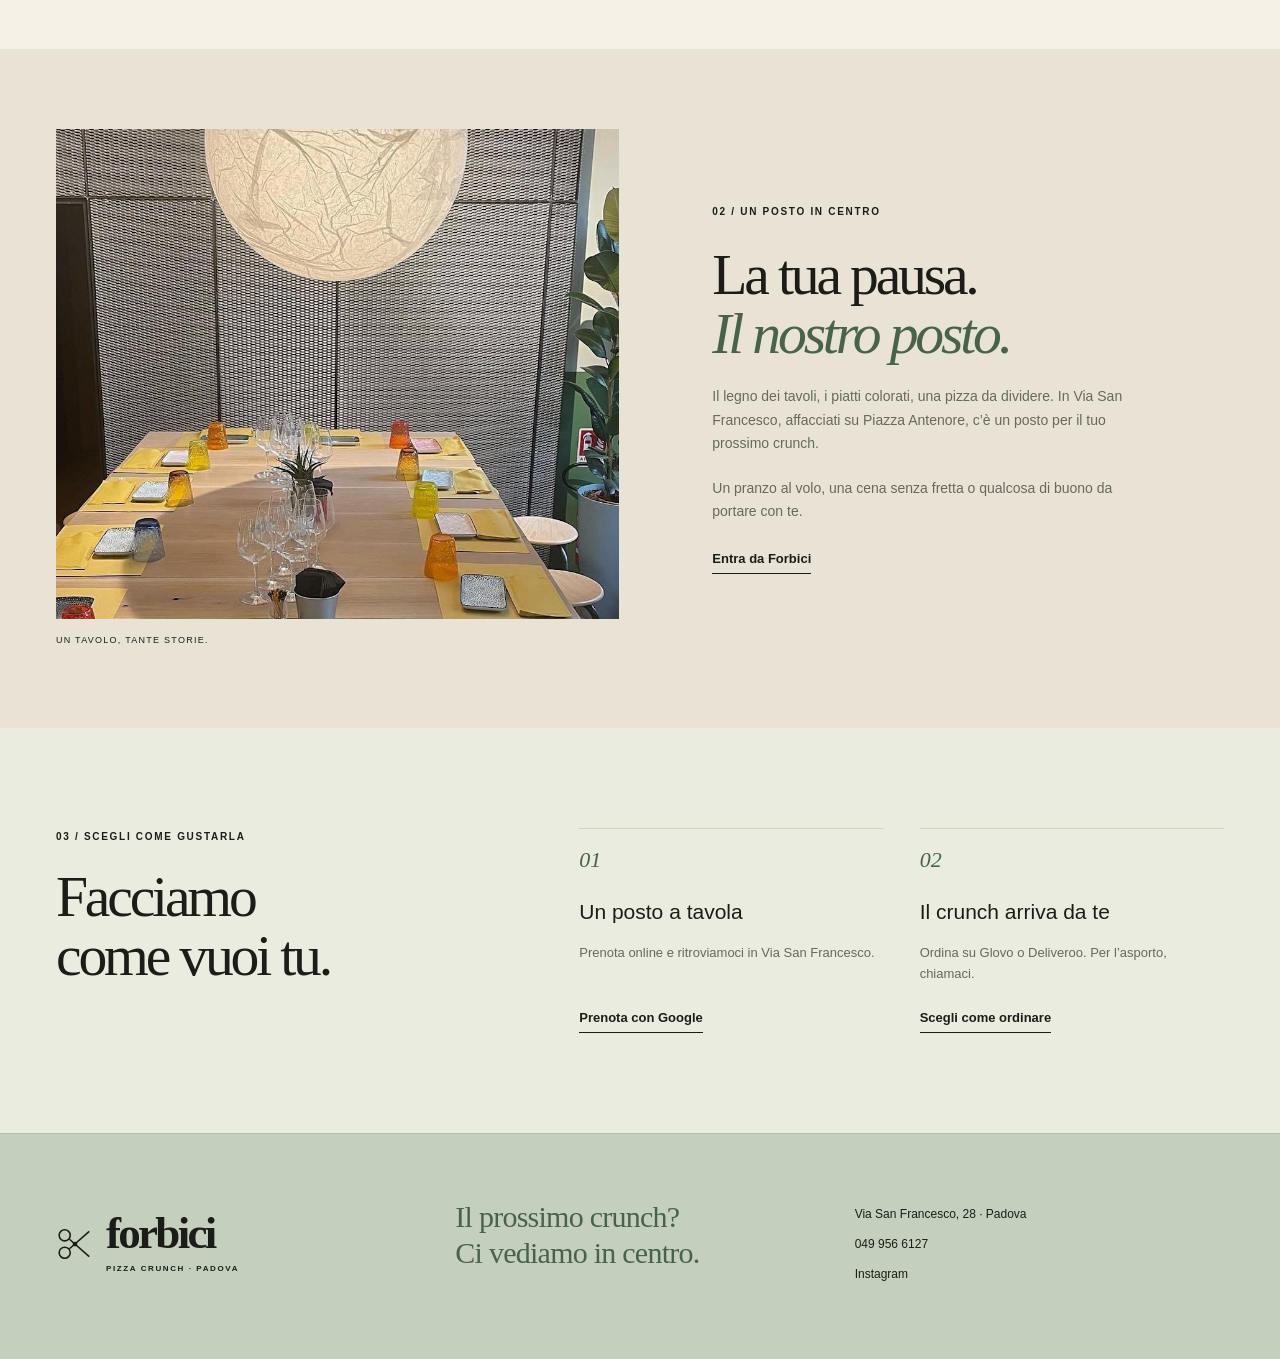
==== commit 9186935a: "Restyle site: assets, copy and UI updates Update site visual identity and content across multiple pa" ====
--- a/index.html
+++ b/index.html
@@ -3,8 +3,8 @@
   <head>
     <meta charset="UTF-8" />
     <meta name="viewport" content="width=device-width,initial-scale=1" />
-    <meta name="theme-color" content="#b93624" />
-    <title>Pizza in teglia, un morso al nuovo | Forbici Pizza Padova</title>
+    <meta name="theme-color" content="#1c1d19" />
+    <title>Forbici Pizza | Un taglio diverso, a Padova</title>
     <meta
       name="description"
       content="Scopri Forbici Pizza in Via San Francesco 28 a Padova. Menu, ordini su Glovo e Deliveroo e prenotazione tavoli." />
@@ -12,7 +12,7 @@
     <link rel="stylesheet" href="styles.css" />
     <script src="script.js" defer></script>
   </head>
-  <body>
+  <body class="index-page">
     <a class="skip" href="#main">Vai al contenuto</a>
     <header class="site-header">
       <div class="container header-inner">
@@ -25,7 +25,7 @@
           </svg>
           <span>
             forbici
-            <small>PIZZA · PADOVA</small>
+            <small>PIZZA CRUNCH · PADOVA</small>
           </span>
         </a>
         <button
@@ -39,15 +39,15 @@
         <nav id="navigation" aria-label="Navigazione principale">
           <a href="index.html" aria-current="page">Home</a>
           <a href="menu.html">Menu</a>
-          <a href="contatti.html">Chi siamo / Contatti</a>
+          <a href="contatti.html">Chi siamo</a>
           <a
             class="button small"
             href="https://www.google.com/maps/reserve/v/dine/c/_NIUWXSTlwU?source=pa"
             target="_blank"
             rel="noopener noreferrer">
             Prenota un tavolo
-            <span aria-hidden="true">↗</span>
-          </a>
+          </a>
+          <span class="nav-note">Ci trovi in Via San Francesco, 28 · Padova</span>
         </nav>
       </div>
     </header>
@@ -55,98 +55,41 @@
       <section class="hero">
         <div class="container hero-grid">
           <div class="hero-copy">
-            <h1>
-              Un taglio
-              <br />
-              al solito.
-              <br />
-              <em>
-                Un morso
-                <br />
-                al nuovo.
-              </em>
-            </h1>
-            <p>
-              Pizza in teglia, farciture da scoprire e quel crunch che mette
-              tutti d’accordo. Ci trovi in Via San Francesco.
-            </p>
-            <div class="actions">
-              <a class="button" href="menu.html">
-                Scopri il menu
-                <span>↗</span>
-              </a>
-              <a class="text-link" href="contatti.html#ordina" data-open-order>
-                Ordina a casa ↗
-              </a>
-            </div>
-            <div class="hero-address">
-              <a
-                href="https://www.google.com/maps/search/?api=1&query=Forbici+Pizza+Via+San+Francesco+28+Padova"
-                target="_blank"
-                rel="noopener noreferrer">
-                Via San Francesco, 28 ↗
-              </a>
-            </div>
+            <span class="eyebrow"><span class="dot"></span> PIZZA IN TEGLIA · PADOVA CENTRO</span>
+            <h1><span>Un taglio diverso.</span><em>Un bel crunch.</em></h1>
+            <p>Scegli il tuo trancio, scopri il Doppio Crunch. La tua prossima pausa buona è qui, nel cuore di Padova.</p>
           </div>
           <figure class="hero-photo">
-            <img
-              src="assets/hero.jpg"
-              alt="Pizza in teglia di Forbici Pizza con pomodoro, formaggio e basilico"
-              width="1920"
-              height="1080"
-              fetchpriority="high" />
-            <div class="photo-label">
-              BUONA DA CONDIVIDERE.
-              <br />
-              DIFFICILE DA DIVIDERE.
-            </div>
-            <div class="round-stamp">
-              PIZZA
-              <br />
-              <b>CRUNCH</b>
-              <br />
-              PADOVA
-            </div>
+            <img src="assets/hero.jpg" alt="Le teglie di Forbici Pizza, con pomodoro, mozzarella e basilico" width="1920" height="1080" fetchpriority="high" />
+            <figcaption class="photo-label"><span>IL SEGRETO È NEL MORSO</span>Croccante fuori.<br /><em>Morbida dentro.</em></figcaption>
           </figure>
         </div>
       </section>
-      <div
-        class="ribbon"
-        aria-label="Pizza in teglia, doppio crunch, farciture gourmet">
-        <span>PIZZA IN TEGLIA</span>
-        <svg viewBox="0 0 48 48" fill="none" aria-hidden="true">
-          <circle cx="11" cy="13" r="7" />
-          <circle cx="11" cy="35" r="7" />
-          <path d="m17 18 25 22M17 30 42 8" />
-          <circle cx="24" cy="24" r="2" />
-        </svg>
-        <span>DOPPIO CRUNCH</span>
-        <svg viewBox="0 0 48 48" fill="none" aria-hidden="true">
-          <circle cx="11" cy="13" r="7" />
-          <circle cx="11" cy="35" r="7" />
-          <path d="m17 18 25 22M17 30 42 8" />
-          <circle cx="24" cy="24" r="2" />
-        </svg>
-        <span>FARCITURE GOURMET</span>
-        <svg viewBox="0 0 48 48" fill="none" aria-hidden="true">
-          <circle cx="11" cy="13" r="7" />
-          <circle cx="11" cy="35" r="7" />
-          <path d="m17 18 25 22M17 30 42 8" />
-          <circle cx="24" cy="24" r="2" />
-        </svg>
-        <span>CI VEDIAMO IN CENTRO</span>
-      </div>
+      <button class="ribbon" type="button" aria-label="Pizza in teglia, Doppio Crunch, fatta per condividere, Via San Francesco 28. Metti in pausa lo scorrimento" aria-pressed="false">
+        <span class="ribbon-track" aria-hidden="true">
+          <span class="ribbon-group">
+            <span>PIZZA IN TEGLIA</span><svg class="ribbon-mark" viewBox="0 0 24 24" fill="none" aria-hidden="true" focusable="false"><path d="M4 5.5 12 22l8-16.5M4 5.5Q12-.5 20 5.5M5.5 8.5Q12 3.5 18.5 8.5" /><circle cx="10" cy="10.5" r="1" /><circle cx="14.5" cy="12" r="1" /><circle cx="11.5" cy="16" r="1" /></svg>
+            <span>DOPPIO CRUNCH</span><svg class="ribbon-mark" viewBox="0 0 24 24" fill="none" aria-hidden="true" focusable="false"><circle cx="5" cy="6" r="3" /><circle cx="5" cy="18" r="3" /><path d="m7.5 8 13 13M7.5 16l13-13" /><circle cx="12" cy="12" r="1" /></svg>
+            <span>FATTA PER CONDIVIDERE</span><svg class="ribbon-mark" viewBox="0 0 24 24" fill="none" aria-hidden="true" focusable="false"><path d="M4 5.5 12 22l8-16.5M4 5.5Q12-.5 20 5.5M5.5 8.5Q12 3.5 18.5 8.5" /><circle cx="10" cy="10.5" r="1" /><circle cx="14.5" cy="12" r="1" /><circle cx="11.5" cy="16" r="1" /></svg>
+            <span>VIA SAN FRANCESCO, 28</span><svg class="ribbon-mark" viewBox="0 0 24 24" fill="none" aria-hidden="true" focusable="false"><circle cx="5" cy="6" r="3" /><circle cx="5" cy="18" r="3" /><path d="m7.5 8 13 13M7.5 16l13-13" /><circle cx="12" cy="12" r="1" /></svg>
+          </span>
+          <span class="ribbon-group">
+            <span>PIZZA IN TEGLIA</span><svg class="ribbon-mark" viewBox="0 0 24 24" fill="none" aria-hidden="true" focusable="false"><path d="M4 5.5 12 22l8-16.5M4 5.5Q12-.5 20 5.5M5.5 8.5Q12 3.5 18.5 8.5" /><circle cx="10" cy="10.5" r="1" /><circle cx="14.5" cy="12" r="1" /><circle cx="11.5" cy="16" r="1" /></svg>
+            <span>DOPPIO CRUNCH</span><svg class="ribbon-mark" viewBox="0 0 24 24" fill="none" aria-hidden="true" focusable="false"><circle cx="5" cy="6" r="3" /><circle cx="5" cy="18" r="3" /><path d="m7.5 8 13 13M7.5 16l13-13" /><circle cx="12" cy="12" r="1" /></svg>
+            <span>FATTA PER CONDIVIDERE</span><svg class="ribbon-mark" viewBox="0 0 24 24" fill="none" aria-hidden="true" focusable="false"><path d="M4 5.5 12 22l8-16.5M4 5.5Q12-.5 20 5.5M5.5 8.5Q12 3.5 18.5 8.5" /><circle cx="10" cy="10.5" r="1" /><circle cx="14.5" cy="12" r="1" /><circle cx="11.5" cy="16" r="1" /></svg>
+            <span>VIA SAN FRANCESCO, 28</span><svg class="ribbon-mark" viewBox="0 0 24 24" fill="none" aria-hidden="true" focusable="false"><circle cx="5" cy="6" r="3" /><circle cx="5" cy="18" r="3" /><path d="m7.5 8 13 13M7.5 16l13-13" /><circle cx="12" cy="12" r="1" /></svg>
+          </span>
+        </span>
+      </button>
       <section class="section container">
         <div class="section-heading">
           <div>
-            <span class="eyebrow">IL TUO PROSSIMO MORSO</span>
+            <span class="eyebrow">01 / DAL BANCO AL TUO PIATTO</span>
             <h2>
-              Partiamo dalle
-              <br />
-              cose buone.
+              A ognuno<br /><em>il suo crunch.</em>
             </h2>
           </div>
-          <a class="text-link" href="menu.html">Tutto il menu ↗</a>
+          <a class="text-link" href="menu.html">Tutto il menu</a>
         </div>
         <div class="food-grid">
           <a class="food-card" href="menu.html#rosse">
@@ -160,8 +103,7 @@
               <span>01 / ROSSE</span>
             </div>
             <h3>
-              La voglia di un classico
-              <span>↗</span>
+              Le rosse
             </h3>
             <p>Una base rossa, tante possibilità.</p>
           </a>
@@ -176,8 +118,7 @@
               <span>02 / GOURMET</span>
             </div>
             <h3>
-              Il doppio del crunch
-              <span>↗</span>
+              Il Doppio Crunch
             </h3>
             <p>Due strati, un morso tutto da scoprire.</p>
           </a>
@@ -185,15 +126,14 @@
             <div class="food-photo">
               <img
                 src="assets/cicoria.jpg"
-                alt="Pizza in teglia con cicoria e pancetta di Forbici Pizza"
+                alt="Una proposta di pizza in teglia di Forbici servita su un piatto decorato"
                 loading="lazy"
                 width="800"
                 height="800" />
               <span>03 / DA SCOPRIRE</span>
             </div>
             <h3>
-              Fuori dai soliti gusti
-              <span>↗</span>
+              Le speciali
             </h3>
             <p>Patate, melanzane e nuovi abbinamenti.</p>
           </a>
@@ -201,25 +141,20 @@
       </section>
       <section class="story-strip">
         <div class="container story-grid">
-          <span class="eyebrow">UN INDIRIZZO, TANTE OCCASIONI</span>
-          <div>
-            <h2>
-              La tua pausa.
-              <br />
-              Nel cuore di Padova.
-            </h2>
-            <p>
-              Un pranzo tra un impegno e l’altro, una cena in compagnia o una
-              pizza da portare via. Scegli la tua occasione, al crunch pensiamo
-              noi.
-            </p>
-            <a class="text-link" href="contatti.html">Vieni a trovarci ↗</a>
-          </div>
-        </div>
-      </section>
+          <figure class="story-photo"><img src="assets/locale.jpg" alt="La sala di Forbici Pizza: tavolo in legno, piatti decorati e bicchieri colorati" width="1400" height="788" loading="lazy" /><figcaption>UN TAVOLO, TANTE STORIE.</figcaption></figure>
+          <div class="story-copy">
+            <span class="eyebrow">02 / UN POSTO IN CENTRO</span>
+            <h2>La tua pausa.<br /><em>Il nostro posto.</em></h2>
+            <p>Il legno dei tavoli, i piatti colorati, una pizza da dividere. In Via San Francesco, affacciati su Piazza Antenore, c’è un posto per il tuo prossimo crunch.</p>
+            <p>Un pranzo al volo, una cena senza fretta o qualcosa di buono da portare con te.</p>
+            <a class="text-link" href="contatti.html">Entra da Forbici</a>
+          </div>
+        </div>
+      </section>
+      <div class="section-wash">
       <section class="section container visit-grid">
         <div>
-          <span class="eyebrow">QUI O A CASA TUA?</span>
+          <span class="eyebrow">03 / SCEGLI COME GUSTARLA</span>
           <h2>
             Facciamo
             <br />
@@ -236,7 +171,7 @@
               href="https://www.google.com/maps/reserve/v/dine/c/_NIUWXSTlwU?source=pa"
               target="_blank"
               rel="noopener noreferrer">
-              Prenota con Google ↗
+              Prenota con Google
             </a>
           </div>
           <div>
@@ -244,11 +179,12 @@
             <h3>Il crunch arriva da te</h3>
             <p>Ordina su Glovo o Deliveroo. Per l’asporto, chiamaci.</p>
             <a class="text-link" href="contatti.html#ordina" data-open-order>
-              Scegli come ordinare ↗
+              Scegli come ordinare
             </a>
           </div>
         </div>
       </section>
+      </div>
     </main>
     <footer>
       <div class="container footer-top">
@@ -261,7 +197,7 @@
           </svg>
           <span>
             forbici
-            <small>PIZZA · PADOVA</small>
+            <small>PIZZA CRUNCH · PADOVA</small>
           </span>
         </a>
         <p>
@@ -274,37 +210,14 @@
             href="https://www.google.com/maps/search/?api=1&query=Forbici+Pizza+Via+San+Francesco+28+Padova"
             target="_blank"
             rel="noopener noreferrer">
-            Via San Francesco, 28 · Padova ↗
+            Via San Francesco, 28 · Padova
           </a>
           <a href="tel:+390499566127">049 956 6127</a>
           <a
             href="https://www.instagram.com/forbicipizza/"
             target="_blank"
             rel="noopener noreferrer">
-            Instagram ↗
-          </a>
-        </div>
-      </div>
-      <div class="container footer-bottom">
-        <span>Forbici Pizza · Padova</span>
-        <div>
-          <a
-            href="https://glovoapp.com/en/it/padova/stores/forbici-pizza-crunch-pad"
-            target="_blank"
-            rel="noopener noreferrer">
-            Glovo ↗
-          </a>
-          <a
-            href="https://deliveroo.it/it/menu/padova/centro/forbici-pizza-crunch-padova"
-            target="_blank"
-            rel="noopener noreferrer">
-            Deliveroo ↗
-          </a>
-          <a
-            href="https://www.google.com/maps/reserve/v/dine/c/_NIUWXSTlwU?source=pa"
-            target="_blank"
-            rel="noopener noreferrer">
-            Prenota ↗
+            Instagram
           </a>
         </div>
       </div>
@@ -314,54 +227,35 @@
         href="https://www.google.com/maps/reserve/v/dine/c/_NIUWXSTlwU?source=pa"
         target="_blank"
         rel="noopener noreferrer">
-        Prenota un tavolo ↗
+        <svg viewBox="0 0 24 24" fill="none" aria-hidden="true" focusable="false"><rect x="3.5" y="5" width="17" height="16" rx="3" /><path d="M7.5 3v4M16.5 3v4M4 10h16m-12 5 2.5 2.5L16 13" /></svg><span>Prenota un tavolo</span>
       </a>
-      <a href="contatti.html#ordina" data-open-order>Ordina ora ↗</a>
+      <a href="contatti.html#ordina" data-open-order><svg viewBox="0 0 24 24" fill="none" aria-hidden="true" focusable="false"><path d="M5 8h14l1.2 11a2 2 0 0 1-2 2H5.8a2 2 0 0 1-2-2L5 8Z" /><path d="M8 9V6a4 4 0 0 1 8 0v3" /></svg><span>Ordina ora</span></a>
     </div>
-    <dialog id="order-dialog" aria-labelledby="order-title">
+    <dialog id="order-dialog" aria-labelledby="order-title" aria-describedby="order-intro">
       <div class="dialog-top">
-        <span class="eyebrow">A CASA TUA O DA ASPORTO</span>
-        <button class="close-dialog" aria-label="Chiudi finestra">×</button>
-      </div>
-      <h2 id="order-title">
-        Un crunch,
-        <br />
-        dove vuoi.
-      </h2>
-      <p>Scegli come ordinare.</p>
-      <a
-        class="delivery-link"
-        href="https://glovoapp.com/en/it/padova/stores/forbici-pizza-crunch-pad"
-        target="_blank"
-        rel="noopener noreferrer">
-        <span>
-          Glovo
-          <small>Consegna a domicilio</small>
-        </span>
-        <span aria-hidden="true">↗</span>
-      </a>
-      <a
-        class="delivery-link"
-        href="https://deliveroo.it/it/menu/padova/centro/forbici-pizza-crunch-padova"
-        target="_blank"
-        rel="noopener noreferrer">
-        <span>
-          Deliveroo
-          <small>Consegna a domicilio</small>
-        </span>
-        <span aria-hidden="true">↗</span>
-      </a>
-      <a class="delivery-link" href="tel:+390499566127">
-        <span>
-          049 956 6127
-          <small>Chiama per ordinare e concordare il ritiro</small>
-        </span>
-        <span aria-hidden="true">↗</span>
-      </a>
-      <p class="fineprint">
-        Disponibilità, prezzi e zone di consegna sono indicati sulla piattaforma
-        scelta.
-      </p>
+        <span class="eyebrow">ORDINA DA FORBICI</span>
+        <button type="button" class="close-dialog" aria-label="Chiudi finestra"><svg viewBox="0 0 24 24" fill="none" aria-hidden="true"><path d="m6 6 12 12M18 6 6 18" /></svg></button>
+      </div>
+      <h2 id="order-title">Il crunch,<br /><em>dove vuoi.</em></h2>
+      <p id="order-intro">A casa tua o da portare via. Scegli tu.</p>
+      <div class="order-choices">
+        <a class="order-choice" href="https://glovoapp.com/en/it/padova/stores/forbici-pizza-crunch-pad" target="_blank" rel="noopener noreferrer">
+          <span class="order-choice-icon"><svg viewBox="0 0 24 24" fill="none" aria-hidden="true"><path d="M5 8h14l1 11a2 2 0 0 1-2 2H6a2 2 0 0 1-2-2L5 8Z"/><path d="M8 9V6a4 4 0 0 1 8 0v3"/></svg></span>
+          <span class="order-choice-copy"><strong>Glovo</strong><small>La tua pizza a domicilio</small></span>
+          <span class="order-choice-kind">Delivery</span>
+        </a>
+        <a class="order-choice" href="https://deliveroo.it/it/menu/padova/centro/forbici-pizza-crunch-padova" target="_blank" rel="noopener noreferrer">
+          <span class="order-choice-icon"><svg viewBox="0 0 24 24" fill="none" aria-hidden="true"><circle cx="5" cy="17" r="3"/><circle cx="19" cy="17" r="3"/><path d="m5 17 4-8 5 8H5m9 0 3-11h-3M8 9h4"/></svg></span>
+          <span class="order-choice-copy"><strong>Deliveroo</strong><small>Il crunch arriva da te</small></span>
+          <span class="order-choice-kind">Delivery</span>
+        </a>
+        <a class="order-choice" href="tel:+390499566127">
+          <span class="order-choice-icon"><svg viewBox="0 0 24 24" fill="none" aria-hidden="true"><path d="m8 3 3 5-3 2c1 3 3 5 6 6l2-3 5 3-1 4c-1 3-8 0-12-4S1 5 4 4l4-1Z"/></svg></span>
+          <span class="order-choice-copy"><strong>Ritira da noi</strong><small>Chiama 049 956 6127</small></span>
+          <span class="order-choice-kind">Asporto</span>
+        </a>
+      </div>
+      <p class="fineprint">Per il ritiro, concorda l’orario al telefono. Prezzi, disponibilità e zone di consegna sono indicati sulla piattaforma scelta.</p>
     </dialog>
   </body>
 </html>
--- a/styles.css
+++ b/styles.css
@@ -1,1175 +1,350 @@
-/* Forbici Pizza — shared styles. No build step or external dependencies. */
+/* Forbici Pizza — salvia, crema, carbone e noce ispirati agli arredi del locale. */
 :root {
-  --cream: #f7f1e5;
-  --red: #b93624;
-  --ink: #29291f;
-  --muted: #68685b;
-  --line: #d9d2c3;
+  --cream: #f5f0e6;
   --white: #fffaf1;
-  --green: #394b38;
-}
-* {
-  box-sizing: border-box;
-}
-html {
-  scroll-behavior: smooth;
-  scroll-padding-top: 110px;
-}
-body {
-  margin: 0;
+  --ink: #1c1d19;
+  --muted: #68685e;
+  --sage: #afbea5;
+  --sage-mist: #e9ecdf;
+  --sage-soft: #dbe2d2;
+  --sage-footer: #c5cfbd;
+  --sand: #e9e3d6;
+  --green-ink: #49624c;
+  --wood: #73523d;
+  --wood-hover: #583e2d;
+  --line: #d7d1c4;
+  --serif: Georgia, "Times New Roman", serif;
+}
+* { box-sizing: border-box; }
+html { scroll-behavior: smooth; scroll-padding-top: 112px; }
+body { margin: 0; background: var(--cream); color: var(--ink); font: 16px/1.65 Arial, Helvetica, sans-serif; -webkit-font-smoothing: antialiased; }
+a { color: inherit; text-decoration: none; }
+button { font: inherit; cursor: pointer; }
+img { display: block; max-width: 100%; object-fit: cover; }
+svg { stroke: currentColor; stroke-width: 2; }
+h1,h2,h3,p,figure { margin: 0; }
+h1,h2 { font-family: var(--serif); font-weight: 400; letter-spacing: -.055em; line-height: 1.03; text-wrap: balance; }
+h1 { font-size: clamp(58px, 6.3vw, 96px); }
+h2 { font-size: clamp(40px, 4.5vw, 66px); }
+h3 { font-size: 21px; line-height: 1.3; font-weight: 500; }
+h1 em,h2 em { font-weight: 400; color: var(--green-ink); }
+p { color: var(--muted); }
+.container { width: min(1320px, calc(100% - 112px)); margin-inline: auto; }
+.eyebrow { display: block; font-size: 10px; letter-spacing: .17em; font-weight: 700; line-height: 1.7; }
+.button { display: inline-flex; justify-content: center; align-items: center; gap: 18px; padding: 16px 25px; min-height: 50px; border: 1px solid var(--wood); border-radius: 2px; background: var(--wood); color: var(--white); font-size: 13px; font-weight: 600; line-height: 1.3; transition: background .2s, transform .2s; }
+.button:hover { background: var(--wood-hover); border-color: var(--wood-hover); transform: translateY(-2px); }
+.button.small { padding: 13px 21px; min-height: 46px; font-size: 12px; }
+.button.light { background: var(--wood); border-color: var(--wood); color: var(--white); }
+.button.light:hover { background: var(--wood-hover); border-color: var(--wood-hover); }
+.text-link { display: inline-block; border-bottom: 1px solid currentColor; padding-bottom: 5px; font-size: 13px; font-weight: 600; line-height: 1.5; }
+.text-link:hover { color: var(--green-ink); }
+.actions { display: flex; gap: 26px; align-items: center; flex-wrap: wrap; }
+.site-header { position: sticky; top: 0; z-index: 20; background: var(--cream); border-bottom: 1px solid var(--line); }
+.header-inner { display: flex; height: 100px; align-items: center; justify-content: space-between; gap: 24px; }
+.brand { display: inline-flex; align-items: center; gap: 12px; color: var(--ink); line-height: .85; flex-shrink: 0; }
+.brand svg { width: 38px; height: 38px; }
+.brand > span { font: bold 45px/.85 var(--serif); letter-spacing: -.06em; }
+.brand small { display: block; margin-top: 12px; font: 700 8px/1.2 Arial, sans-serif; letter-spacing: .2em; }
+nav { display: flex; align-items: center; gap: 32px; font-size: 12px; }
+nav > a[aria-current] { color: var(--green-ink); }
+nav > a:not(.button):hover { color: var(--green-ink); }
+.nav-toggle, .nav-note { display: none; }
+.hero { padding: 42px 0 32px; background: var(--cream); color: var(--ink); overflow: hidden; }
+.hero-grid { display: grid; grid-template-columns: 1fr 1.08fr; align-items: center; gap: 6%; }
+.hero-copy { padding: 28px 0; }
+.hero-copy > .eyebrow { color: var(--green-ink); margin-bottom: 28px; }
+.dot { display: inline-block; width: 6px; height: 6px; margin-right: 7px; border-radius: 50%; background: var(--green-ink); vertical-align: middle; }
+.hero h1 { font-size: clamp(62px,6.2vw,94px); }
+.hero h1 > span, .hero h1 > em { display: block; }
+.hero h1 em { color: var(--green-ink); margin-top: 8px; }
+.hero-copy p { max-width: 355px; margin: 26px 0 0; color: var(--muted); font-size: 15px; }
+.hero-photo { position: relative; height: 570px; margin: 0 0 30px 18px; isolation: isolate; }
+.hero-photo::before { content: ""; position: absolute; z-index: -1; inset: 26px -16px -20px 26px; background: #e0e6d7; border-radius: 28px; transform: rotate(2deg); }
+.hero-photo > img { width: 100%; height: 100%; object-position: 63% center; border-radius: 24px; }
+.photo-label { position: absolute; bottom: 28px; left: -30px; padding: 20px 26px; border: 1px solid var(--line); border-radius: 14px; background: var(--cream); box-shadow: 0 8px 28px #1c1d190a; font: 29px/1.1 var(--serif); color: var(--ink); letter-spacing: -.035em; }
+.photo-label > span { display: block; font: 700 8px/1.5 Arial, sans-serif; letter-spacing: .13em; color: var(--green-ink); margin-bottom: 10px; }
+.photo-label em { color: var(--green-ink); }
+.ribbon { display: block; width: 100%; padding: 0; border: 0; border-radius: 0; font-family: inherit; text-align: left; position: relative; overflow: hidden; background: var(--sage); color: var(--ink); font-size: 10px; font-weight: 700; letter-spacing: .13em; }
+.ribbon-track { display: flex; width: max-content; animation: ribbon-scroll 30s linear infinite; }
+.ribbon-group { display: flex; flex-shrink: 0; align-items: center; justify-content: space-around; min-width: 100vw; gap: 32px; padding: 10px 32px 10px 0; white-space: nowrap; line-height: 18px; }
+.ribbon-mark { display: block; flex: 0 0 20px; width: 20px; height: 20px; stroke-width: 1.6; stroke-linecap: round; stroke-linejoin: round; }
+.ribbon.is-paused .ribbon-track { animation-play-state: paused; }
+.ribbon:focus-visible { outline-offset: -4px; }
+@keyframes ribbon-scroll { to { transform: translateX(-50%); } }
+.section { padding-block: 100px; }
+.section-heading { display: flex; align-items: end; justify-content: space-between; gap: 24px; margin-bottom: 40px; }
+.section-heading .eyebrow { margin-bottom: 22px; color: var(--green-ink); }
+.food-grid { display: grid; grid-template-columns: repeat(3,minmax(0,1fr)); gap: 28px; }
+.food-photo { aspect-ratio: 1.05; position: relative; overflow: hidden; background: #ded4c0; }
+.food-photo img { width: 100%; height: 100%; transition: transform .4s; }
+.food-card:hover img { transform: scale(1.04); }
+.food-photo > span { position: absolute; top: 15px; left: 15px; background: var(--cream); padding: 7px 12px; font-size: 9px; letter-spacing: .12em; }
+.food-card h3 { margin: 21px 0 7px; font: 31px/1.1 var(--serif); letter-spacing: -.035em; }
+.food-card p { font-size: 13px; }
+.section-wash { background: var(--sage-mist); }
+.story-strip { background: var(--sand); padding-block: 80px; }
+.story-grid { display: grid; grid-template-columns: 1.1fr 1fr; gap: 8%; align-items: center; }
+.story-photo { position: relative; }
+.story-photo img { width: 100%; height: 490px; object-position: 54% center; }
+.story-photo figcaption { padding-top: 14px; font-size: 9px; letter-spacing: .14em; }
+.story-copy .eyebrow { margin-bottom: 25px; }
+.story-copy p { max-width: 440px; font-size: 14px; margin-top: 22px; }
+.story-copy .text-link { margin-top: 26px; }
+.visit-grid { display: grid; grid-template-columns: 1fr 1.5fr; gap: 8%; }
+.visit-grid h2 { margin-top: 22px; }
+.visit-options { display: grid; grid-template-columns: repeat(2, minmax(0, 1fr)); grid-template-rows: repeat(4, auto); column-gap: 36px; row-gap: 0; align-content: start; }
+.visit-options > div { display: grid; grid-row: span 4; grid-template-rows: subgrid; border-top: 1px solid var(--line); padding-top: 18px; }
+.visit-options .text-link { justify-self: start; align-self: start; }
+.number { font: italic 22px/1.2 var(--serif); color: var(--green-ink); }
+.visit-options h3 { margin-top: 25px; }
+.visit-options p { margin: 16px 0 23px; font-size: 13px; }
+.page-intro { padding-block: 65px 60px; }
+.page-intro > .eyebrow { color: var(--green-ink); }
+.intro-grid { display: grid; grid-template-columns: 1.8fr 1fr; align-items: end; gap: 60px; margin-top: 23px; }
+.intro-grid h1 { font-size: clamp(52px,6vw,88px); }
+.intro-grid > p { font-size: 14px; max-width: 320px; margin-bottom: 8px; }
+.menu-content { padding-block: 70px 80px; }
+.menu-notice { font-size: 12px; max-width: 650px; }
+.filters { display: flex; flex-wrap: wrap; gap: 8px; margin: 30px 0 20px; }
+.filter { padding: 10px 22px; min-height: 44px; border: 1px solid var(--line); border-radius: 30px; background: transparent; color: var(--ink); font-size: 12px; transition: background .2s,color .2s; }
+.filter:hover,.filter.active { background: var(--ink); border-color: var(--ink); color: var(--cream); }
+.menu-category { display: grid; grid-template-columns: 1fr 1.7fr; gap: 8%; padding-block: 42px; border-bottom: 1px solid var(--line); scroll-margin-top: 120px; }
+.category-heading h2 { font-size: 38px; margin: 16px 0 12px; }
+.category-heading p { font-size: 13px; }
+.menu-item { display: flex; align-items: start; justify-content: space-between; gap: 24px; padding-block: 23px; border-bottom: 1px solid var(--line); }
+.dish-allergens { margin-top: 12px; }
+.dish-allergens-label { display: block; color: var(--muted); font-size: 10px; letter-spacing: .035em; }
+.dish-allergens ul { display: flex; flex-wrap: wrap; gap: 6px; list-style: none; padding: 0; margin: 6px 0 0; }
+.dish-allergens li { padding: 3px 10px; border: 1px solid #49624c30; border-radius: 20px; background: var(--sage-mist); color: var(--green-ink); font-size: 11px; line-height: 1.5; }
+.menu-item:first-child { padding-top: 6px; }
+.menu-item:last-child { border-bottom: 0; }
+.menu-item h3 { font-size: 18px; }
+.menu-item p { margin-top: 7px; font-size: 13px; }
+.price { color: var(--green-ink); font-size: 15px; white-space: nowrap; font-variant-numeric: tabular-nums; }
+.allergen-note { max-width: 740px; margin-top: 30px; font-size: 12px; }
+.allergen-note .text-link { margin-top: 8px; font-size: 12px; }
+.allergen-note a { display: block; width: fit-content; }
+.cta-band { padding: 65px 0; background: var(--sage-soft); color: var(--ink); }
+.cta-band > .container { display: flex; align-items: center; justify-content: space-between; gap: 30px; }
+.cta-band h2 { margin-top: 20px; }
+.about-grid { display: grid; grid-template-columns: 1.15fr 1fr; align-items: center; gap: 8%; padding-top: 15px; }
+.about-photo { height: 480px; }
+.about-photo img { width: 100%; height: 100%; object-position: center; }
+.about-copy h2 { margin: 22px 0; }
+.about-copy p { margin-bottom: 18px; font-size: 14px; }
+.contact-grid { display: grid; grid-template-columns: 1.1fr 1fr; gap: 10%; }
+.contact-grid h2 { margin: 22px 0 32px; }
+.contact-grid .fineprint { max-width: 360px; margin: 16px 0; }
+.contact-details > div { border-top: 1px solid var(--line); padding: 24px 0; }
+.contact-details h3 { margin: 15px 0 8px; }
+.contact-details p { font-size: 14px; margin-block: 12px; }
+.contact-phone { display: block; font-size: 25px; margin-top: 12px; }
+.location-gallery { margin-bottom: 55px; }
+.location-gallery img { width: 100%; height: 480px; object-position: center 57%; }
+.location-gallery figcaption { display: flex; align-items: center; justify-content: space-between; gap: 16px; padding: 16px 0; font-size: 12px; border-bottom: 1px solid var(--line); }
+.map-placeholder { padding: 65px 32px; text-align: center; background: var(--sage); color: var(--ink); }
+.map-placeholder h2 { margin: 22px 0; }
+.map-placeholder p { color: #384335; font-size: 12px; margin-bottom: 26px; }
+.map-placeholder > .text-link { margin-left: 25px; }
+.map-placeholder > .text-link:hover { color: var(--green-ink); }
+.map-section iframe { display: block; width: 100%; height: 450px; border: 0; }
+.order-section { display: grid; grid-template-columns: 1fr 1fr; align-items: center; gap: 10%; }
+.order-section h2 { margin: 22px 0; }
+.order-section p { font-size: 14px; }
+.delivery-link { display: flex; align-items: center; justify-content: space-between; gap: 20px; padding-block: 24px; border-bottom: 1px solid var(--line); font-size: 25px; }
+.delivery-link:hover { color: var(--green-ink); }
+.delivery-link small { display: block; font-size: 12px; color: var(--muted); margin-top: 5px; }
+.allergen-page-intro { padding-bottom: 65px; }
+.allergen-intro-copy p { font-size: 14px; }
+.allergen-intro-copy .text-link { margin-top: 20px; }
+.allergen-content { padding-bottom: 100px; }
+.allergen-list { display: grid; grid-template-columns: repeat(2,minmax(0,1fr)); gap: 0 45px; border-top: 1px solid var(--line); }
+.allergen-card { padding: 28px 0; border-bottom: 1px solid var(--line); }
+.allergen-card .number { display: block; margin-bottom: 15px; }
+.allergen-card h3 { font-size: 19px; margin-bottom: 10px; }
+.allergen-card p { font-size: 14px; }
+.allergen-legal { background: var(--sand); border-radius: 0 16px 16px 0; border-left: 3px solid var(--sage); padding: 26px; margin-top: 50px; max-width: 800px; }
+.allergen-legal h2 { font-size: 34px; margin-bottom: 20px; }
+.allergen-legal p { font-size: 13px; }
+.allergen-legal a { text-decoration: underline; text-underline-offset: 3px; }
+footer { background: var(--sage-footer); color: var(--ink); padding: 65px 0 25px; border-top: 1px solid #49624c20; }
+footer .brand { color: var(--ink); }
+.footer-top { display: grid; grid-template-columns: 1fr 1fr 1fr; gap: 30px; padding-bottom: 45px; }
+.footer-top > p { color: var(--green-ink); font: 30px/1.2 var(--serif); letter-spacing: -.025em; }
+.footer-top > div > a { display: block; font-size: 12px; line-height: 2.5; }
+footer a:hover { color: var(--wood); }
+.footer-bottom { display: flex; flex-wrap: wrap; justify-content: space-between; gap: 15px 25px; border-top: 1px solid #49624c40; padding-top: 22px; color: #46513f; font-size: 10px; }
+.footer-bottom > div { display: flex; gap: 22px; }
+.fineprint { font-size: 12px; line-height: 1.5; }
+.mobile-actions { display: none; }
+dialog { width: min(450px,calc(100% - 32px)); max-height: calc(100dvh - 32px); overflow: auto; padding: 26px; border: 1px solid #ffffffb3; border-radius: 24px; background: var(--cream); color: var(--ink); box-shadow: 0 24px 80px #1c1d1933; }
+dialog[open] { animation: order-reveal .24s ease-out both; }
+dialog::backdrop { background: #1c1d1966; backdrop-filter: blur(7px); -webkit-backdrop-filter: blur(7px); }
+dialog h2 { font-size: 42px; margin: 14px 0 12px; }
+dialog > p { font-size: 13px; }
+dialog .fineprint { font-size: 10px; margin-top: 18px; line-height: 1.6; }
+.dialog-top { display: flex; align-items: center; justify-content: space-between; gap: 12px; }
+.dialog-top .eyebrow { color: var(--green-ink); font-size: 9px; }
+.close-dialog { display: grid; place-items: center; background: var(--sage-mist); border: 0; border-radius: 50%; color: var(--ink); width: 36px; height: 36px; padding: 10px; cursor: pointer; }
+.close-dialog svg { width: 16px; height: 16px; stroke-width: 1.6; stroke-linecap: round; }
+.close-dialog:focus-visible { outline-width: 2px; outline-offset: 2px; }
+.close-dialog:hover { background: var(--sage-soft); }
+.order-choices { display: grid; gap: 9px; margin-top: 22px; }
+.order-choice { display: flex; align-items: center; gap: 12px; padding: 13px; min-height: 76px; background: #fffaf180; border: 1px solid var(--line); border-radius: 15px; transition: background .2s, border-color .2s, transform .2s; }
+.order-choice:hover { background: var(--sage-mist); border-color: var(--sage); transform: translateY(-1px); }
+.order-choice-icon { display: grid; place-items: center; flex: 0 0 40px; width: 40px; height: 40px; border-radius: 12px; background: var(--sage-soft); color: var(--green-ink); }
+.order-choice-icon svg { width: 21px; height: 21px; stroke-width: 1.6; stroke-linecap: round; stroke-linejoin: round; }
+.order-choice-copy { min-width: 0; }
+.order-choice-copy strong { display: block; font-size: 16px; font-weight: 600; line-height: 1.3; }
+.order-choice-copy small { display: block; font-size: 10px; color: var(--muted); margin-top: 4px; }
+.order-choice-kind { margin-left: auto; color: var(--green-ink); font-size: 9px; }
+@keyframes order-reveal { from { opacity: 0; transform: translateY(12px) scale(.98); } to { opacity: 1; transform: translateY(0) scale(1); } }
+body.dialog-open { overflow: hidden; }
+.skip { position: fixed; top: -100px; left: 16px; z-index: 99; background: var(--ink); color: white; padding: 12px; }
+.skip:focus { top: 10px; }
+:focus-visible { outline: 3px solid var(--green-ink); outline-offset: 5px; }
+.sr-only { position: absolute; width: 1px; height: 1px; padding: 0; margin: -1px; overflow: hidden; clip: rect(0,0,0,0); white-space: nowrap; border: 0; }
+[hidden] { display: none !important; }
+@media (min-width: 1600px) { .hero-photo { height: 660px; } }
+@media (max-width: 1100px) {
+  .container { width: calc(100% - 64px); }
+  nav { gap: 20px; }
+  .hero-grid { gap: 5%; }
+  .hero h1 { font-size: clamp(58px,7vw,77px); }
+  .hero-photo { height: 520px; }
+  .hero-copy > .eyebrow { font-size: 9px; }
+  .story-photo img { height: 440px; }
+  .visit-grid { grid-template-columns: 1fr 1.6fr; gap: 5%; }
+}
+@media (max-width: 780px) {
+  html { scroll-padding-top: 95px; }
+  .container { width: calc(100% - 40px); }
+  .header-inner { height: 78px; }
+  .brand > span { font-size: 37px; }
+  .brand svg { width: 31px; height: 31px; }
+  .brand small { margin-top: 10px; font-size: 7px; }
+  .nav-toggle { display: flex; flex-direction: column; justify-content: center; gap: 6px; background: transparent; border: 1px solid var(--line); border-radius: 50%; width: 46px; height: 46px; align-items: center; }
+  .nav-toggle span { width: 19px; height: 1px; background: var(--ink); transition: transform .2s; }
+  .nav-toggle[aria-expanded="true"] span:first-child { transform: translateY(3.5px) rotate(45deg); }
+  .nav-toggle[aria-expanded="true"] span:last-child { transform: translateY(-3.5px) rotate(-45deg); }
+  .nav-toggle[aria-expanded="true"] { background: var(--sage-soft); border-color: transparent; }
+  nav { display: none; position: absolute; top: 86px; left: auto; right: 20px; width: min(270px, calc(100% - 40px)); padding: 12px; max-height: calc(100dvh - 164px - env(safe-area-inset-bottom)); overflow-y: auto; background: var(--cream); border: 1px solid #49624c24; border-radius: 18px; box-shadow: 0 12px 32px #1c1d1920; gap: 3px; counter-reset: nav-item; }
+  nav.open { display: flex; flex-direction: column; align-items: stretch; animation: nav-reveal .24s cubic-bezier(.2,.8,.2,1); }
+  nav::before { content: none; }
+  nav > a:not(.button) { display: flex; align-items: center; gap: 12px; padding: 9px 12px; min-height: 42px; border-radius: 10px; font: 19px/1.2 var(--serif); letter-spacing: -.04em; transition: background .2s, color .2s; }
+  nav > a:not(.button)::before { content: none; }
+  nav > a[aria-current]:not(.button) { background: var(--sage-soft); color: var(--green-ink); }
+  nav > a:not(.button):hover { background: var(--sage-mist); }
+  nav .button { margin-top: 8px; min-height: 42px; padding: 10px 14px; border-radius: 10px; font-size: 12px; }
+  .nav-note { display: none; }
+  .hero { padding-top: 25px; }
+  .hero-grid { grid-template-columns: 1fr; gap: 0; }
+  .hero-copy { display: contents; }
+  .hero-copy > .eyebrow { order: 0; margin-bottom: 18px; font-size: 9px; }
+  .hero h1 { order: 1; font-size: clamp(40px,10.5vw,72px); margin-bottom: 27px; }
+  .hero h1 > span { white-space: nowrap; }
+  .hero h1 em { margin-top: 3px; }
+  .hero-photo { order: 2; height: clamp(240px,65vw,390px); margin: 0 9px 30px 0; }
+  .hero-photo > img { border-radius: 18px; object-position: center; }
+  .hero-photo::before { inset: 15px -9px -12px 16px; border-radius: 20px; transform: rotate(1.5deg); }
+  .photo-label { font-size: 21px; padding: 13px 18px; left: 12px; bottom: 14px; border-radius: 11px; }
+  .photo-label > span { font-size: 7px; margin-bottom: 7px; }
+  .hero-copy p { order: 3; font-size: 14px; margin: 0; max-width: 430px; }
+  .ribbon { font-size: 9px; }
+  .ribbon-group { gap: 24px; padding: 7px 24px 7px 0; }
+  .ribbon-mark { flex-basis: 18px; width: 18px; height: 18px; }
+  .section { padding-block: 62px; }
+  .section-heading { gap: 20px; margin-bottom: 28px; align-items: end; }
+  .section-heading .eyebrow { margin-bottom: 18px; font-size: 9px; }
+  .section-heading .text-link { font-size: 11px; white-space: nowrap; }
+  h2 { font-size: clamp(38px,8vw,56px); }
+  .food-grid { grid-template-columns: 1fr; gap: 35px; }
+  .food-photo { aspect-ratio: 1.35; }
+  .food-card h3 { margin-top: 16px; font-size: 29px; }
+  .story-strip { padding-block: 50px; }
+  .story-grid { grid-template-columns: 1fr; gap: 34px; }
+  .story-photo img { height: 340px; }
+  .story-copy .eyebrow { margin-bottom: 20px; }
+  .visit-grid { grid-template-columns: 1fr; gap: 32px; }
+  .visit-options { column-gap: 24px; }
+  .visit-options h3 { font-size: 19px; }
+  .visit-options p,.visit-options .text-link { font-size: 12px; }
+  .page-intro { padding-block: 40px; }
+  .intro-grid { grid-template-columns: 1fr; gap: 24px; }
+  .intro-grid h1 { font-size: clamp(48px,10vw,72px); }
+  .intro-grid > p { max-width: 420px; }
+  .menu-content { padding-block: 50px; }
+  .menu-category { grid-template-columns: 1fr; gap: 25px; padding-block: 32px; scroll-margin-top: 100px; }
+  .category-heading h2 { font-size: 34px; margin: 10px 0; }
+  .menu-item h3 { font-size: 16px; }
+  .menu-item p { font-size: 12px; }
+  .price { font-size: 14px; }
+  .filters { gap: 7px; margin-top: 25px; }
+  .filter { padding: 10px 16px; }
+  .cta-band { padding-block: 44px; }
+  .cta-band > .container { flex-direction: column; align-items: start; }
+  .about-grid,.contact-grid,.order-section { grid-template-columns: 1fr; gap: 32px; }
+  .about-photo { height: 340px; }
+  .contact-grid h2 { font-size: clamp(40px,9vw,56px); }
+  .location-gallery { margin-bottom: 30px; }
+  .location-gallery img { height: 310px; }
+  .location-gallery figcaption { flex-direction: column; align-items: start; gap: 6px; font-size: 11px; }
+  .map-placeholder { padding: 40px 20px; }
+  .map-placeholder h2 { font-size: 38px; }
+  .map-placeholder > .text-link { display: block; margin: 22px auto 0; width: fit-content; }
+  .map-section iframe { height: 390px; }
+  .allergen-content { padding-bottom: 65px; }
+  .allergen-list { grid-template-columns: 1fr; }
+  .allergen-legal h2 { font-size: 30px; }
+  footer { padding-top: 26px; padding-bottom: 22px; }
+  body:has(.mobile-actions) footer { padding-bottom: calc(84px + env(safe-area-inset-bottom)); }
+  .footer-top { grid-template-columns: minmax(0, .9fr) minmax(0, 1.1fr); align-items: start; gap: 16px; padding-bottom: 18px; }
+  .footer-top .brand { gap: 8px; }
+  .footer-top .brand > span { font-size: 30px; }
+  .footer-top .brand svg { width: 26px; height: 26px; }
+  .footer-top .brand small { font-size: 6px; margin-top: 8px; letter-spacing: .12em; }
+  .footer-top > p { display: none; }
+  .footer-top > div { display: grid; gap: 3px; }
+  .footer-top > div > a { font-size: 11px; line-height: 1.6; padding-block: 3px; }
+  .footer-bottom { display: grid; grid-template-columns: minmax(0, 1fr) auto; align-items: center; gap: 4px 16px; padding-top: 10px; font-size: 10px; }
+  .footer-bottom > a { justify-self: end; }
+  .footer-bottom > div { grid-column: 1 / -1; display: flex; justify-content: space-between; gap: 16px; }
+  .footer-bottom a { display: inline-block; padding-block: 5px; }
+  .mobile-actions { position: fixed; bottom: calc(12px + env(safe-area-inset-bottom)); left: 16px; right: 16px; max-width: 340px; margin-inline: auto; z-index: 25; display: grid; grid-template-columns: 1.12fr 1fr; gap: 4px; padding: 4px; border: 1px solid #ffffffa6; border-radius: 18px; background: #f5f0e6ed; backdrop-filter: blur(16px); -webkit-backdrop-filter: blur(16px); box-shadow: 0 6px 24px #1c1d1924; transition: transform .38s cubic-bezier(.22,1,.36,1), opacity .28s ease; }
+  .mobile-actions.is-scroll-hidden { transform: translateY(calc(100% + 24px + env(safe-area-inset-bottom))); opacity: 0; pointer-events: none; }
+  .mobile-actions:has(a:focus-visible) { transform: translateY(0); opacity: 1; pointer-events: auto; }
+  .mobile-actions a { display: flex; align-items: center; justify-content: center; gap: 6px; min-height: 40px; padding: 8px 6px; border-radius: 14px; background: var(--sage-soft); color: var(--green-ink); font-size: 11px; font-weight: 600; line-height: 1.3; transition: background .2s, transform .2s; }
+  .mobile-actions a svg { flex: 0 0 16px; width: 16px; height: 16px; stroke-width: 1.7; stroke-linecap: round; stroke-linejoin: round; }
+  .mobile-actions a:last-child { background: var(--wood); color: var(--white); }
+  .mobile-actions a:hover { background: var(--sage); }
+  .mobile-actions a:last-child:hover { background: var(--wood-hover); }
+  .mobile-actions a:active { transform: scale(.97); }
+  .mobile-actions a:focus-visible { outline-offset: 2px; }
+  dialog { padding: 20px; }
+  dialog h2 { font-size: 36px; }
+}
+@media (max-width: 360px) {
+  .actions { gap: 18px; }
+  .actions .text-link { font-size: 12px; }
+  .button { padding-inline: 18px; }
+  .hero h1 { font-size: 37px; }
+  .visit-options { column-gap: 18px; }
+  .visit-options h3 { font-size: 17px; }
+  .order-choice { gap: 10px; padding: 11px; }
+  .order-choice-kind { display: none; }
+}
+@media (prefers-reduced-motion: reduce) {
+  html { scroll-behavior: auto; }
+  *,*::before,*::after { animation: none !important; transition: none !important; }
+}
+/* Menu carousel: a continuous cream surface with a soft sage inset. */
+.menu-page-intro {
+  padding-bottom: 38px;
+}
+.slider-section {
   background: var(--cream);
   color: var(--ink);
-  font-family: Arial, Helvetica, sans-serif;
-  font-size: 16px;
-  line-height: 1.6;
-}
-a {
-  color: inherit;
-  text-decoration: none;
-}
-button {
-  font: inherit;
-  cursor: pointer;
-}
-img {
-  display: block;
-  max-width: 100%;
-  object-fit: cover;
-}
-svg {
-  stroke: currentColor;
-  stroke-width: 2.4;
-}
-h1,
-h2,
-h3,
-p,
-figure {
-  margin: 0;
-}
-h1,
-h2 {
-  font-family: Georgia, "Times New Roman", serif;
-  font-weight: 400;
-  letter-spacing: -0.055em;
-  line-height: 1.02;
-}
-h1 {
-  font-size: clamp(60px, 6.5vw, 100px);
-}
-h2 {
-  font-size: clamp(40px, 4.4vw, 66px);
-}
-h3 {
-  font-size: 21px;
-  line-height: 1.3;
-  font-weight: 500;
-}
-h1 em {
-  color: var(--red);
-  font-weight: 400;
-}
-p {
-  color: var(--muted);
-}
-.container {
-  width: min(1280px, calc(100% - 100px));
-  margin-inline: auto;
-}
-.eyebrow {
-  font-size: 11px;
-  letter-spacing: 0.15em;
-  font-weight: 700;
-  line-height: 1.6;
-  display: block;
-}
-.button {
-  background: var(--red);
-  color: var(--white);
-  display: inline-flex;
-  align-items: center;
-  justify-content: space-between;
-  gap: 28px;
-  border: 1px solid var(--red);
-  padding: 15px 24px;
-  border-radius: 3px;
-  font-size: 14px;
-  font-weight: 600;
-  transition:
-    background 0.2s,
-    transform 0.2s;
-}
-.button:hover {
-  background: #93291b;
-  transform: translateY(-2px);
-}
-.button.small {
-  padding: 11px 17px;
-  font-size: 12px;
-}
-.button.light {
-  background: var(--cream);
-  color: var(--red);
-  border-color: var(--cream);
-}
-.button.light:hover {
-  background: #eee4d1;
-}
-.text-link {
-  display: inline-block;
-  font-size: 14px;
-  font-weight: 600;
-  border-bottom: 1px solid currentColor;
-  padding-bottom: 4px;
-  line-height: 1.5;
-}
-.text-link:hover {
-  color: var(--red);
-}
-.actions {
-  display: flex;
-  align-items: center;
-  gap: 25px;
-}
-.site-header {
-  position: sticky;
-  top: 0;
-  z-index: 20;
-  background: var(--cream);
-  border-bottom: 1px solid var(--line);
-}
-.header-inner {
-  height: 98px;
-  display: flex;
-  align-items: center;
-  justify-content: space-between;
-}
-.brand {
-  display: flex;
-  align-items: center;
-  gap: 12px;
-  color: var(--red);
-  line-height: 0.85;
-}
-.brand svg {
-  width: 42px;
-  height: 42px;
-}
-.brand > span {
-  font-family: Georgia, serif;
-  font-size: 46px;
-  font-weight: bold;
-  letter-spacing: -0.05em;
-}
-.brand small {
-  display: block;
-  font-family: Arial, sans-serif;
-  font-size: 9px;
-  font-weight: 700;
-  letter-spacing: 0.18em;
-  margin-top: 12px;
-}
-nav {
-  display: flex;
-  align-items: center;
-  gap: 32px;
-  font-size: 13px;
-}
-nav > a[aria-current] {
-  color: var(--red);
-}
-nav > a:not(.button):hover {
-  color: var(--red);
-}
-.nav-toggle {
-  display: none;
-}
-.hero {
-  padding: 48px 0 52px;
-}
-.hero-grid {
-  display: grid;
-  grid-template-columns: 1fr 1.06fr;
-  gap: 65px;
-  align-items: center;
-}
-.hero-copy > .eyebrow {
-  margin-bottom: 28px;
-}
-.dot {
-  display: inline-block;
-  width: 7px;
-  height: 7px;
-  background: var(--red);
-  border-radius: 50%;
-  margin-right: 8px;
-}
-.hero-copy p {
-  max-width: 365px;
-  margin: 26px 0 30px;
-  font-size: 15px;
-}
-.hero-address {
-  display: flex;
-  justify-content: space-between;
-  gap: 16px;
-  font-size: 10px;
-  letter-spacing: 0.06em;
-  margin-top: 44px;
-  border-top: 1px solid var(--line);
-  padding-top: 18px;
-}
-.hero-address span {
-  color: var(--muted);
-}
-.hero-photo {
-  position: relative;
-  height: 620px;
-}
-.hero-photo > img {
-  width: 100%;
-  height: 100%;
-  border-radius: 140px 4px 4px 4px;
-  object-position: 65% center;
-}
-.photo-label {
-  position: absolute;
-  left: 25px;
-  bottom: 48px;
-  color: white;
-  font-size: 12px;
-  font-weight: 700;
-  letter-spacing: 0.06em;
-  text-shadow: 0 1px 6px black;
-}
-.hero-photo:after {
-  content: "";
-  position: absolute;
-  inset: 55% 0 0;
-  border-radius: 0 0 4px 4px;
-  background: linear-gradient(transparent, rgba(0, 0, 0, 0.45));
-  pointer-events: none;
-}
-.photo-label {
-  z-index: 1;
-}
-.round-stamp {
-  position: absolute;
-  right: -22px;
-  top: 36px;
-  background: var(--cream);
-  color: var(--red);
-  width: 113px;
-  height: 113px;
-  border-radius: 50%;
-  display: flex;
-  flex-direction: column;
-  align-items: center;
-  justify-content: center;
-  line-height: 1.4;
-  font-size: 11px;
-  letter-spacing: 0.12em;
-  transform: rotate(10deg);
-  outline: 1px dashed var(--red);
-  outline-offset: -9px;
-}
-.round-stamp b {
-  font-size: 15px;
-  letter-spacing: 0.05em;
-}
-.hero-photo figcaption {
-  position: absolute;
-  bottom: 9px;
-  right: 18px;
-  color: #fff;
-  z-index: 1;
-  font-size: 10px;
-}
-.ribbon {
-  display: flex;
-  align-items: center;
-  justify-content: space-around;
-  gap: 24px;
-  background: var(--red);
-  color: var(--cream);
-  padding: 21px 30px;
-  font-size: 12px;
-  letter-spacing: 0.1em;
-  font-weight: 600;
-}
-.ribbon svg {
-  width: 27px;
-  height: 27px;
-  flex-shrink: 0;
-}
-.section {
-  padding-block: 100px;
-}
-.section-heading {
-  display: flex;
-  align-items: end;
-  justify-content: space-between;
-  margin-bottom: 42px;
-  gap: 20px;
-}
-.section-heading .eyebrow,
-h2 + .text-link {
-  margin-bottom: 18px;
-}
-.food-grid {
-  display: grid;
-  grid-template-columns: repeat(3, 1fr);
-  gap: 25px;
-}
-.food-photo {
-  aspect-ratio: 1.05;
-  position: relative;
-  overflow: hidden;
-  border-radius: 3px;
-  background: #eae0ce;
-}
-.food-photo img {
-  height: 100%;
-  width: 100%;
-  transition: transform 0.4s;
-}
-.food-card:hover img {
-  transform: scale(1.035);
-}
-.food-photo > span {
-  position: absolute;
-  left: 15px;
-  bottom: 15px;
-  background: var(--cream);
-  font-size: 10px;
-  letter-spacing: 0.08em;
-  padding: 7px 11px;
-}
-.food-card h3 {
-  display: flex;
-  justify-content: space-between;
-  margin: 20px 0 7px;
-  font-size: 20px;
-}
-.food-card p {
-  font-size: 14px;
-}
-.story-strip {
-  background: #eae2d2;
-  padding-block: 72px;
-}
-.story-grid {
-  display: grid;
-  grid-template-columns: 1fr 2fr;
-  gap: 70px;
-}
-.story-grid p {
-  max-width: 550px;
-  margin: 24px 0;
-}
-.visit-grid {
-  display: grid;
-  grid-template-columns: 1fr 1.6fr;
-  gap: 70px;
-}
-.visit-grid h2 {
-  margin-top: 20px;
-}
-.visit-options {
-  display: grid;
-  grid-template-columns: 1fr 1fr;
-  gap: 38px;
-}
-.number {
-  font-family: Georgia, serif;
-  font-style: italic;
-  font-size: 22px;
-  color: var(--red);
-}
-.visit-options h3 {
-  margin-top: 25px;
-}
-.visit-options p {
-  margin: 16px 0 24px;
-  font-size: 14px;
-}
-.page-intro {
-  padding-block: 62px 46px;
-}
-.intro-grid {
-  display: grid;
-  grid-template-columns: 2fr 1fr;
-  gap: 60px;
-  align-items: end;
-  margin-top: 22px;
-}
-.intro-grid h1 {
-  font-size: clamp(55px, 6vw, 88px);
-}
-.intro-grid p {
-  font-size: 15px;
-  max-width: 290px;
-  margin-bottom: 10px;
-}
-.menu-banner {
-  height: 310px;
-  position: relative;
-}
-.menu-banner img {
-  height: 100%;
-  width: 100%;
-  border-radius: 3px;
-  object-position: center 63%;
-  filter: brightness(0.76);
-}
-.menu-banner > span {
-  position: absolute;
-  left: 35px;
-  bottom: 30px;
-  color: white;
-  font-size: 24px;
-  line-height: 1.2;
-  letter-spacing: 0.03em;
-  font-weight: bold;
-}
-.menu-content {
-  padding-block: 35px 70px;
-}
-.menu-notice {
-  max-width: 850px;
-  font-size: 12px;
-}
-.filters {
-  display: flex;
-  gap: 10px;
-  flex-wrap: wrap;
-  margin: 35px 0 20px;
-}
-.filter {
-  border: 1px solid var(--line);
-  background: transparent;
-  color: var(--ink);
-  border-radius: 30px;
-  padding: 9px 21px;
-  font-size: 13px;
-}
-.filter:hover,
-.filter.active {
-  color: var(--white);
-  background: var(--red);
-  border-color: var(--red);
-}
-.menu-category {
-  padding: 40px 0;
-  display: grid;
-  grid-template-columns: 1fr 1.65fr;
-  gap: 75px;
-  border-bottom: 1px solid var(--line);
-  scroll-margin-top: 110px;
-}
-.category-heading h2 {
-  font-size: 39px;
-  letter-spacing: -0.04em;
-  margin: 15px 0;
-}
-.category-heading p {
-  font-size: 14px;
-}
-.menu-item {
-  padding: 20px 0;
-  display: flex;
-  align-items: start;
-  justify-content: space-between;
-  gap: 22px;
-  border-bottom: 1px solid var(--line);
-}
-.menu-item:first-child {
-  padding-top: 8px;
-}
-.menu-item:last-child {
-  border: 0;
-}
-.menu-item h3 {
-  font-size: 18px;
-}
-.menu-item p {
-  font-size: 13px;
-  margin-top: 7px;
-}
-.price {
-  white-space: nowrap;
-  color: var(--red);
-  font-size: 16px;
-}
-.allergen-note {
-  font-size: 12px;
-  margin-top: 25px;
-  max-width: 740px;
-}
-.allergen-note .text-link {
-  margin-top: 8px;
-  font-size: 12px;
-}
-.allergen-page-intro {
-  padding-bottom: 75px;
-}
-.allergen-intro-copy {
-  max-width: 620px;
-  font-size: 18px;
-}
-.allergen-intro-copy p + p {
-  margin-top: 18px;
-}
-.allergen-content {
-  padding-bottom: 110px;
-}
-.allergen-list {
-  display: grid;
-  grid-template-columns: repeat(2, minmax(0, 1fr));
-  gap: 1px;
-  background: var(--line);
-  border: 1px solid var(--line);
-}
-.allergen-card {
-  min-height: 180px;
-  padding: 30px;
-  background: var(--cream);
-}
-.allergen-card .number {
-  display: block;
-  margin-bottom: 16px;
-}
-.allergen-card h3 {
-  margin-bottom: 10px;
-}
-.allergen-card p {
-  font-size: 14px;
-}
-.allergen-legal {
-  max-width: 850px;
-  margin-top: 55px;
-  padding-top: 25px;
-  border-top: 1px solid var(--line);
-}
-.allergen-legal h2 {
-  font-size: clamp(32px, 3.4vw, 48px);
-  margin-bottom: 20px;
-}
-.allergen-legal p {
-  font-size: 14px;
-}
-.allergen-legal p + p {
-  margin-top: 14px;
-}
-.allergen-legal a {
-  color: var(--red);
-  text-decoration: underline;
-  text-underline-offset: 3px;
-}
-.cta-band {
-  background: var(--red);
-  color: var(--cream);
-  padding: 65px 0;
-}
-.cta-band > .container {
-  display: flex;
-  align-items: center;
-  justify-content: space-between;
-  gap: 25px;
-}
-.cta-band h2 {
-  margin-top: 18px;
-}
-.about-grid {
-  display: grid;
-  grid-template-columns: 1.2fr 1fr;
-  gap: 85px;
-  align-items: center;
-  padding-top: 10px;
-}
-.about-photo {
-  height: 450px;
-}
-.about-photo img {
-  height: 100%;
-  width: 100%;
-  object-position: 70% center;
-  border-radius: 3px 100px 3px 3px;
-}
-.about-copy h2 {
-  margin: 22px 0;
-}
-.about-copy p {
-  font-size: 15px;
-  margin-bottom: 18px;
-}
-.contact-grid {
-  display: grid;
-  grid-template-columns: 1.15fr 1fr;
-  gap: 90px;
-}
-.contact-grid h2 {
-  margin: 20px 0 30px;
-}
-.contact-grid .fineprint {
-  max-width: 370px;
-  margin: 15px 0;
-}
-.contact-details > div {
-  border-top: 1px solid var(--line);
-  padding: 24px 0;
-}
-.contact-details h3 {
-  margin: 15px 0 7px;
-}
-.contact-details p {
-  font-size: 14px;
-  margin: 12px 0;
-}
-.contact-phone {
-  display: block;
-  font-size: 24px;
-  margin-top: 12px;
-}
-.map-placeholder {
-  padding: 55px;
-  text-align: center;
-  background: var(--green);
-  color: var(--cream);
-  border-radius: 3px;
-}
-.map-placeholder h2 {
-  margin: 20px 0;
-}
-.map-placeholder p {
-  color: #dedfce;
-  font-size: 13px;
-  margin-bottom: 25px;
-}
-.map-placeholder > .text-link {
-  margin-left: 20px;
-  color: var(--cream);
-}
-.map-section iframe {
-  width: 100%;
-  height: 430px;
-  border: 0;
-  display: block;
-  border-radius: 3px;
-}
-.order-section {
-  display: grid;
-  grid-template-columns: 1fr 1fr;
-  align-items: center;
-  gap: 100px;
-}
-.order-section h2 {
-  margin: 20px 0;
-}
-.order-section p {
-  font-size: 14px;
-}
-.delivery-link {
-  padding: 24px 0;
-  border-bottom: 1px solid var(--line);
-  display: flex;
-  align-items: center;
-  justify-content: space-between;
-  gap: 20px;
-  font-size: 25px;
-}
-.delivery-link:hover {
-  color: var(--red);
-}
-.delivery-link small {
-  display: block;
-  font-size: 12px;
-  color: var(--muted);
-  margin-top: 5px;
-}
-.delivery-link > span:last-child {
-  color: var(--red);
-}
-footer {
-  background: #eae2d2;
-  padding: 46px 0 20px;
-}
-.footer-top {
-  display: grid;
-  grid-template-columns: 1fr 1fr 1fr;
-  gap: 30px;
-  align-items: start;
-  padding-bottom: 40px;
-}
-.footer-top > p {
-  font-family: Georgia, serif;
-  font-size: 27px;
-  letter-spacing: -0.02em;
-  color: var(--ink);
-  line-height: 1.2;
-}
-.footer-top > div > a {
-  display: block;
-  font-size: 12px;
-  line-height: 2.4;
-}
-.footer-bottom {
-  display: flex;
-  justify-content: space-between;
-  border-top: 1px solid #cfc6b5;
-  padding-top: 20px;
-  font-size: 10px;
-  color: var(--muted);
-}
-.footer-bottom > div {
-  display: flex;
-  gap: 22px;
-}
-.fineprint {
-  font-size: 12px;
-  line-height: 1.5;
-}
-.mobile-actions {
-  display: none;
-}
-dialog {
-  width: min(500px, calc(100% - 32px));
-  background: var(--cream);
-  color: var(--ink);
-  padding: 32px;
-  border: 0;
-  border-radius: 5px;
-  max-height: calc(100dvh - 40px);
-  overflow: auto;
-}
-dialog::backdrop {
-  background: rgba(25, 25, 20, 0.65);
-}
-dialog h2 {
-  font-size: 48px;
-  margin: 20px 0 15px;
-}
-dialog > p {
-  font-size: 14px;
-}
-dialog .fineprint {
-  margin-top: 20px;
-  font-size: 11px;
-}
-.dialog-top {
-  display: flex;
-  align-items: center;
-  justify-content: space-between;
-}
-.close-dialog {
-  border: 0;
-  background: transparent;
-  font-size: 28px;
-  padding: 0 8px;
-  color: var(--ink);
-}
-body.dialog-open {
-  overflow: hidden;
-}
-.skip {
-  position: fixed;
-  top: -100px;
-  left: 16px;
-  z-index: 99;
-  background: var(--ink);
-  color: white;
-  padding: 10px;
-}
-.skip:focus {
-  top: 10px;
-}
-:focus-visible {
-  outline: 3px solid #536844;
-  outline-offset: 5px;
-}
-.sr-only {
-  position: absolute;
-  width: 1px;
-  height: 1px;
-  padding: 0;
-  margin: -1px;
-  overflow: hidden;
-  clip: rect(0, 0, 0, 0);
-  white-space: nowrap;
-  border: 0;
-}
-[hidden] {
-  display: none !important;
-}
-@media (min-width: 1450px) {
-  .hero-photo {
-    height: 680px;
-  }
-}
-@media (max-width: 1100px) {
-  .container {
-    width: calc(100% - 64px);
-  }
-  .hero-grid {
-    gap: 35px;
-  }
-  .hero-photo {
-    height: 580px;
-  }
-  .hero-copy h1 {
-    font-size: 72px;
-  }
-  nav {
-    gap: 19px;
-  }
-  .food-card h3 {
-    font-size: 17px;
-  }
-  .hero-address {
-    font-size: 9px;
-  }
-  .contact-grid,
-  .about-grid {
-    gap: 50px;
-  }
-  .ribbon {
-    font-size: 10px;
-    gap: 14px;
-  }
-}
-@media (max-width: 780px) {
-  .container {
-    width: calc(100% - 40px);
-  }
-  .header-inner {
-    height: 78px;
-  }
-  .brand > span {
-    font-size: 38px;
-  }
-  .brand svg {
-    width: 34px;
-    height: 34px;
-  }
-  .brand small {
-    font-size: 8px;
-    margin-top: 9px;
-  }
-  .nav-toggle {
-    display: flex;
-    flex-direction: column;
-    gap: 6px;
-    background: transparent;
-    border: 1px solid var(--line);
-    padding: 14px;
-    border-radius: 3px;
-  }
-  .nav-toggle span {
-    width: 21px;
-    height: 2px;
-    background: var(--ink);
-  }
-  nav {
-    display: none;
-    position: absolute;
-    top: 78px;
-    left: 0;
-    right: 0;
-    background: var(--cream);
-    border-bottom: 1px solid var(--line);
-    padding: 25px 20px;
-    align-items: stretch;
-    gap: 20px;
-  }
-  nav.open {
-    display: flex;
-    flex-direction: column;
-  }
-  nav > a {
-    font-size: 16px;
-  }
-  nav .button {
-    justify-content: center;
-  }
-  .hero {
-    padding: 32px 0;
-  }
-  .hero-grid {
-    grid-template-columns: 1fr;
-    gap: 32px;
-  }
-  .hero-copy h1 {
-    font-size: clamp(62px, 12vw, 86px);
-  }
-  .hero-copy h1 br:nth-of-type(3) {
-    display: none;
-  }
-  .hero-copy p {
-    margin: 22px 0;
-    max-width: 450px;
-  }
-  .hero-copy > .eyebrow {
-    margin-bottom: 24px;
-    font-size: 10px;
-  }
-  .hero-address {
-    margin-top: 28px;
-    font-size: 9px;
-  }
-  .hero-photo {
-    height: 420px;
-    margin-right: 9px;
-  }
-  .hero-photo > img {
-    border-top-left-radius: 95px;
-  }
-  .round-stamp {
-    width: 98px;
-    height: 98px;
-    right: -9px;
-    top: 22px;
-    font-size: 9px;
-  }
-  .round-stamp b {
-    font-size: 13px;
-  }
-  .ribbon {
-    padding: 17px 20px;
-    gap: 20px;
-    justify-content: center;
-    flex-wrap: wrap;
-    font-size: 9px;
-  }
-  .ribbon span:last-child,
-  .ribbon svg:last-of-type {
-    display: none;
-  }
-  .ribbon svg {
-    width: 21px;
-    height: 21px;
-  }
-  .section {
-    padding-block: 62px;
-  }
-  .section-heading {
-    align-items: start;
-    margin-bottom: 30px;
-  }
-  .section-heading .text-link {
-    font-size: 12px;
-    margin-top: 20px;
-    white-space: nowrap;
-  }
-  .food-grid {
-    grid-template-columns: 1fr;
-    gap: 35px;
-  }
-  .food-photo {
-    aspect-ratio: 1.4;
-  }
-  .food-card h3 {
-    font-size: 21px;
-    margin-top: 15px;
-  }
-  .story-strip {
-    padding-block: 48px;
-  }
-  .story-grid,
-  .visit-grid {
-    grid-template-columns: 1fr;
-    gap: 30px;
-  }
-  .story-grid p {
-    font-size: 15px;
-  }
-  .visit-options {
-    gap: 24px;
-  }
-  .visit-options h3 {
-    font-size: 19px;
-  }
-  .visit-options .text-link {
-    font-size: 12px;
-  }
-  .intro-grid {
-    grid-template-columns: 1fr;
-    gap: 24px;
-  }
-  .intro-grid h1 {
-    font-size: clamp(48px, 9vw, 72px);
-  }
-  .intro-grid p {
-    max-width: 450px;
-  }
-  .page-intro {
-    padding-block: 38px 30px;
-  }
-  .menu-banner {
-    height: 220px;
-  }
-  .menu-banner > span {
-    font-size: 20px;
-    left: 20px;
-    bottom: 20px;
-  }
-  .menu-content {
-    padding-top: 25px;
-  }
-  .filters {
-    gap: 8px;
-    margin-top: 25px;
-  }
-  .filter {
-    padding: 8px 16px;
-    font-size: 12px;
-  }
-  .menu-category {
-    grid-template-columns: 1fr;
-    gap: 22px;
-    padding-block: 30px;
-  }
-  .category-heading h2 {
-    font-size: 36px;
-    margin: 8px 0;
-  }
-  .menu-item h3 {
-    font-size: 16px;
-  }
-  .menu-item p {
-    font-size: 12px;
-  }
-  .price {
-    font-size: 14px;
-  }
-  .cta-band {
-    padding-block: 44px;
-  }
-  .cta-band > .container {
-    flex-direction: column;
-    align-items: start;
-  }
-  .about-grid {
-    grid-template-columns: 1fr;
-    gap: 32px;
-  }
-  .about-photo {
-    height: 300px;
-  }
-  .about-copy h2 br:nth-of-type(2) {
-    display: none;
-  }
-  .contact-grid {
-    grid-template-columns: 1fr;
-    gap: 36px;
-  }
-  .contact-grid h2 {
-    font-size: 47px;
-  }
-  .map-placeholder {
-    padding: 38px 20px;
-  }
-  .map-placeholder h2 {
-    font-size: 38px;
-  }
-  .map-placeholder > .text-link {
-    display: block;
-    margin: 22px auto 0;
-    width: max-content;
-  }
-  .order-section {
-    grid-template-columns: 1fr;
-    gap: 24px;
-  }
-  .footer-top {
-    grid-template-columns: 1fr 1fr;
-    gap: 25px;
-  }
-  .footer-top > p {
-    display: none;
-  }
-  .footer-bottom {
-    align-items: start;
-    gap: 20px;
-  }
-  .footer-bottom > div {
-    gap: 12px;
-  }
-  footer {
-    padding-bottom: 98px;
-  }
-  .mobile-actions {
-    position: fixed;
-    left: 0;
-    right: 0;
-    bottom: 0;
-    display: grid;
-    grid-template-columns: 1fr 1fr;
-    gap: 1px;
-    z-index: 25;
-    background: var(--line);
-    padding-bottom: env(safe-area-inset-bottom);
-    border-top: 1px solid var(--line);
-  }
-  .mobile-actions a {
-    text-align: center;
-    padding: 16px 5px;
-    background: var(--cream);
-    font-size: 13px;
-    font-weight: 600;
-  }
-  .mobile-actions a:last-child {
-    background: var(--red);
-    color: var(--cream);
-  }
-  dialog {
-    padding: 26px;
-  }
-  dialog .delivery-link {
-    font-size: 23px;
-    padding-block: 20px;
-  }
-}
-@media (max-width: 360px) {
-  .actions {
-    gap: 14px;
-  }
-  .actions .text-link {
-    font-size: 12px;
-  }
-  .button {
-    padding: 13px 18px;
-    gap: 18px;
-  }
-  .visit-options {
-    grid-template-columns: 1fr;
-  }
-  .footer-top {
-    grid-template-columns: 1fr;
-  }
-  .footer-bottom {
-    flex-direction: column;
-  }
-}
-@media (prefers-reduced-motion: reduce) {
-  html {
-    scroll-behavior: auto;
-  }
-  *,
-  *:before,
-  *:after {
-    transition: none !important;
-    animation: none !important;
-  }
-}
-
-/* Menu slider: a pizza-editorial composition, adapted to the real Forbici categories. */
-.menu-page-intro {
-  padding-bottom: 38px;
-}
-.slider-section {
-  background: #171713;
-  color: #f8f0df;
-  padding: 26px 0 65px;
+  padding: 0 0 24px;
   overflow: hidden;
 }
 .slider-shell {
@@ -1179,15 +354,15 @@
   display: flex;
   align-items: center;
   gap: 18px;
-  border-bottom: 1px solid rgba(248, 240, 223, 0.26);
-  padding: 0 0 16px;
+  border-top: 1px solid var(--line);
+  padding: 22px 0;
 }
 .slider-meta .eyebrow {
-  color: #fc543d;
+  color: var(--green-ink);
 }
 .slider-meta p {
   margin-right: auto;
-  color: #b7b4aa;
+  color: var(--muted);
   font-size: 12px;
 }
 .slider-controls {
@@ -1197,11 +372,11 @@
 .slider-arrow {
   width: 45px;
   height: 45px;
-  border: 1px solid rgba(248, 240, 223, 0.35);
+  border: 1px solid var(--line);
   background: transparent;
-  color: #f8f0df;
+  color: var(--ink);
   border-radius: 50%;
-  font-size: 20px;
+  font-size: 18px;
   line-height: 1;
   transition:
     background 0.2s,
@@ -1209,24 +384,26 @@
     transform 0.2s;
 }
 .slider-arrow:hover {
-  background: #f8f0df;
-  color: #171713;
+  background: var(--sage);
+  color: var(--ink);
   transform: translateY(-2px);
 }
 .menu-slider-stage {
   position: relative;
-  min-height: 610px;
+  min-height: 520px;
+  background: var(--sage-mist);
+  border-radius: 24px;
   overflow: hidden;
 }
 .menu-slide {
   position: absolute;
   inset: 0;
   display: grid;
-  grid-template-columns: 0.9fr 1.08fr;
-  gap: 5%;
+  grid-template-columns: 1fr 1fr;
+  gap: 4%;
   align-items: center;
   opacity: 0;
-  transform: translateX(8%);
+  transform: translateX(3%);
   pointer-events: none;
   transition:
     opacity 0.45s ease,
@@ -1241,25 +418,25 @@
 .slide-copy {
   position: relative;
   z-index: 2;
-  padding: 70px 0 70px 7%;
+  padding: 50px 0 60px 9%;
 }
 .slide-kicker {
   display: block;
-  color: #fc543d;
+  color: var(--green-ink);
   font-size: 11px;
   font-weight: 700;
   letter-spacing: 0.15em;
   margin-bottom: 24px;
 }
 .slide-copy h2 {
-  font-size: clamp(50px, 5.8vw, 86px);
-  color: #f8f0df;
+  font-size: clamp(46px, 5.2vw, 76px);
+  color: var(--ink);
 }
 .slide-copy h2 em {
-  color: #fc543d;
+  color: var(--green-ink);
 }
 .slide-copy p {
-  color: #c2c0b8;
+  color: var(--muted);
   max-width: 360px;
   margin: 25px 0;
   font-size: 15px;
@@ -1271,118 +448,66 @@
   max-width: 390px;
 }
 .slide-notes span {
-  border: 1px solid rgba(248, 240, 223, 0.3);
+  border: 1px solid #49624c30;
   border-radius: 30px;
   padding: 6px 11px;
   font-size: 10px;
   letter-spacing: 0.07em;
-  color: #e7e0d0;
+  color: var(--green-ink);
+  background: #f5f0e680;
 }
 .slider-link {
   display: inline-flex;
   gap: 18px;
   align-items: center;
-  border-bottom: 1px solid #fc543d;
+  border-bottom: 1px solid var(--green-ink);
   padding: 15px 0 6px;
-  color: #f8f0df;
+  color: var(--ink);
   font-size: 13px;
   font-weight: 700;
   margin-top: 29px;
 }
 .slider-link:hover {
-  color: #fc543d;
+  color: var(--green-ink);
 }
 .slide-visual {
-  height: 440px;
   position: relative;
-  margin: 0;
-}
-.slide-visual:before {
-  content: "";
-  position: absolute;
-  width: 94%;
-  height: 94%;
-  border: 1px solid rgba(248, 240, 223, 0.16);
-  border-radius: 50%;
-  left: 3%;
-  top: 3%;
-  z-index: 0;
-}
-.slide-visual:after {
-  content: "";
-  position: absolute;
-  inset: 11% 5%;
-  border: 1px solid rgba(248, 240, 223, 0.1);
-  border-radius: 50%;
-  z-index: 0;
+  height: 365px;
+  margin: 35px 40px 35px 0;
 }
 .slide-visual img {
+  width: 100%;
   height: 100%;
-  width: 100%;
-  position: relative;
-  z-index: 1;
-  border-radius: 50%;
-  padding: 10%;
+  border-radius: 22px;
   object-fit: cover;
-  filter: drop-shadow(0 24px 17px rgba(0, 0, 0, 0.45));
-  transition: transform 0.7s cubic-bezier(0.2, 0.8, 0.2, 1);
-}
-.menu-slide.is-active .slide-visual img {
-  transform: rotate(-5deg);
-}
-.slide-visual-wide img {
-  border-radius: 46% 54% 52% 48%/52% 48% 52% 48%;
-  padding: 10%;
-  object-position: center;
-}
+  box-shadow: 0 16px 32px #1c1d1912;
+  transform: rotate(0deg) scale(.97);
+  transition: transform .65s cubic-bezier(.2,.8,.2,1);
+}
+.menu-slide.is-active .slide-visual img { transform: rotate(-2deg) scale(1); }
 .slide-visual figcaption {
   position: absolute;
-  z-index: 2;
-  right: 2%;
-  bottom: 10%;
-  font-size: 10px;
+  bottom: 16px;
+  left: 16px;
+  padding: 7px 12px;
+  border-radius: 30px;
+  background: var(--cream);
+  color: var(--ink);
+  font-size: 9px;
   font-weight: 700;
-  letter-spacing: 0.17em;
-  color: #f8f0df;
-  transform: rotate(-90deg);
-  transform-origin: right bottom;
-}
-.ingredient {
-  position: absolute;
-  z-index: 3;
-  color: #fc543d;
-  font-size: 22px;
-  line-height: 1;
-  animation: float 4.5s ease-in-out infinite;
-}
-.ingredient-one {
-  left: 4%;
-  top: 18%;
-}
-.ingredient-two {
-  right: 8%;
-  top: 10%;
-  color: #f8f0df;
-  font-size: 16px;
-  animation-delay: -1.8s;
-}
-.ingredient-three {
-  right: 2%;
-  bottom: 17%;
-  font-size: 18px;
-  animation-delay: -3s;
+  letter-spacing: .12em;
 }
 .slide-number {
   position: absolute;
-  right: 0;
-  bottom: 30px;
+  right: 30px;
+  bottom: 16px;
   font-family: Georgia, serif;
-  font-size: 20px;
+  font-size: 18px;
   letter-spacing: 0.05em;
-  color: #f8f0df;
+  color: var(--ink);
 }
 .slide-number i {
-  color: #fc543d;
+  color: var(--green-ink);
   font-style: normal;
   margin: 0 5px;
 }
@@ -1521,3 +646,64 @@
     animation: none;
   }
 }
+/* Keep the introduction and carousel on the same page surface. */
+.menu-list-heading h2 { font-size: clamp(36px,4vw,56px); }
+.menu-content { padding-top: 70px; }
+.slider-section:focus-within { outline-offset: -4px; }
+@media (max-width: 780px) {
+  .menu-slider-stage { min-height: 0; }
+  .slide-copy { min-height: 0; padding-top: 32px; }
+  .slide-visual { margin-top: 12px; }
+  .slide-number { bottom: 0; }
+  .menu-content { padding-top: 50px; }
+}
+[data-menu-slider] { touch-action: pan-y; }
+
+footer :focus-visible { outline-color: var(--green-ink); }
+
+.slider-pagination { display: flex; justify-content: center; gap: 6px; padding-top: 14px; }
+.slider-pagination button { display: grid; place-items: center; width: 44px; height: 32px; padding: 0; border: 0; background: transparent; }
+.slider-pagination button::before { content: ""; width: 20px; height: 3px; border-radius: 4px; background: var(--line); transition: width .2s, background .2s; }
+.slider-pagination button[aria-pressed="true"]::before { width: 32px; background: var(--green-ink); }
+.slider-pagination button:hover::before { background: var(--green-ink); }
+@media (max-width: 780px) {
+  .slider-section { padding-top: 0; }
+  .slider-meta { gap: 10px; padding-block: 18px; }
+  .slider-meta .eyebrow { align-self: center; font-size: 9px; }
+  .slider-arrow { width: 44px; height: 44px; }
+  .menu-slider-stage { border-radius: 18px; }
+  .slide-copy { padding: 28px 22px 0; }
+  .slide-copy h2 { font-size: clamp(38px, 10vw, 60px); }
+  .slide-notes span { font-size: 9px; letter-spacing: .025em; }
+  .slide-visual { height: 245px; margin: 28px 24px 48px; max-width: none; }
+  .slide-visual img { border-radius: 16px; }
+  .slide-visual figcaption { left: 12px; bottom: 12px; right: auto; font-size: 8px; }
+  .slide-number { right: 22px; bottom: 14px; }
+}
+
+@media (prefers-reduced-motion: reduce) {
+  .ribbon-track { animation: none; width: auto; }
+  .ribbon-group { min-width: 100%; flex-wrap: wrap; justify-content: center; gap: 8px 20px; padding-inline: 16px; white-space: normal; }
+  .ribbon-group + .ribbon-group { display: none; }
+}
+
+@keyframes nav-reveal { from { opacity: 0; transform: translateY(-8px) scale(.98); } to { opacity: 1; transform: translateY(0) scale(1); } }
+
+/* A diagonal cut, echoing the scissors in the Forbici wordmark. */
+.page-cut { position: fixed; inset: 0; z-index: 100; display: grid; place-items: center; background: var(--sage-soft); color: var(--green-ink); pointer-events: auto; }
+.page-cut svg { width: 58px; height: 58px; stroke-width: 1.7; stroke-linecap: round; }
+.page-cut.is-covering { animation: page-cut-cover .3s cubic-bezier(.65,0,.35,1) both; }
+.page-cut.is-revealing { animation: page-cut-reveal .38s cubic-bezier(.65,0,.35,1) both; pointer-events: none; }
+.page-cut .cut-blade-top, .page-cut .cut-blade-bottom { transform-origin: 24px 24px; }
+.page-cut.is-covering .cut-blade-top { animation: scissors-snip .3s ease both; }
+.page-cut.is-covering .cut-blade-bottom { animation: scissors-snip .3s ease reverse both; }
+@keyframes page-cut-cover {
+  from { clip-path: polygon(0 0, 0 0, 0 0); }
+  to { clip-path: polygon(0 0, 200% 0, 0 200%); }
+}
+@keyframes page-cut-reveal {
+  from { clip-path: polygon(-100% 100%, 100% -100%, 100% 100%); }
+  to { clip-path: polygon(100% 100%, 100% 100%, 100% 100%); }
+}
+@keyframes scissors-snip { from { transform: rotate(-9deg); } to { transform: rotate(9deg); } }
+@media (prefers-reduced-motion: reduce) { .page-cut { display: none; } }
